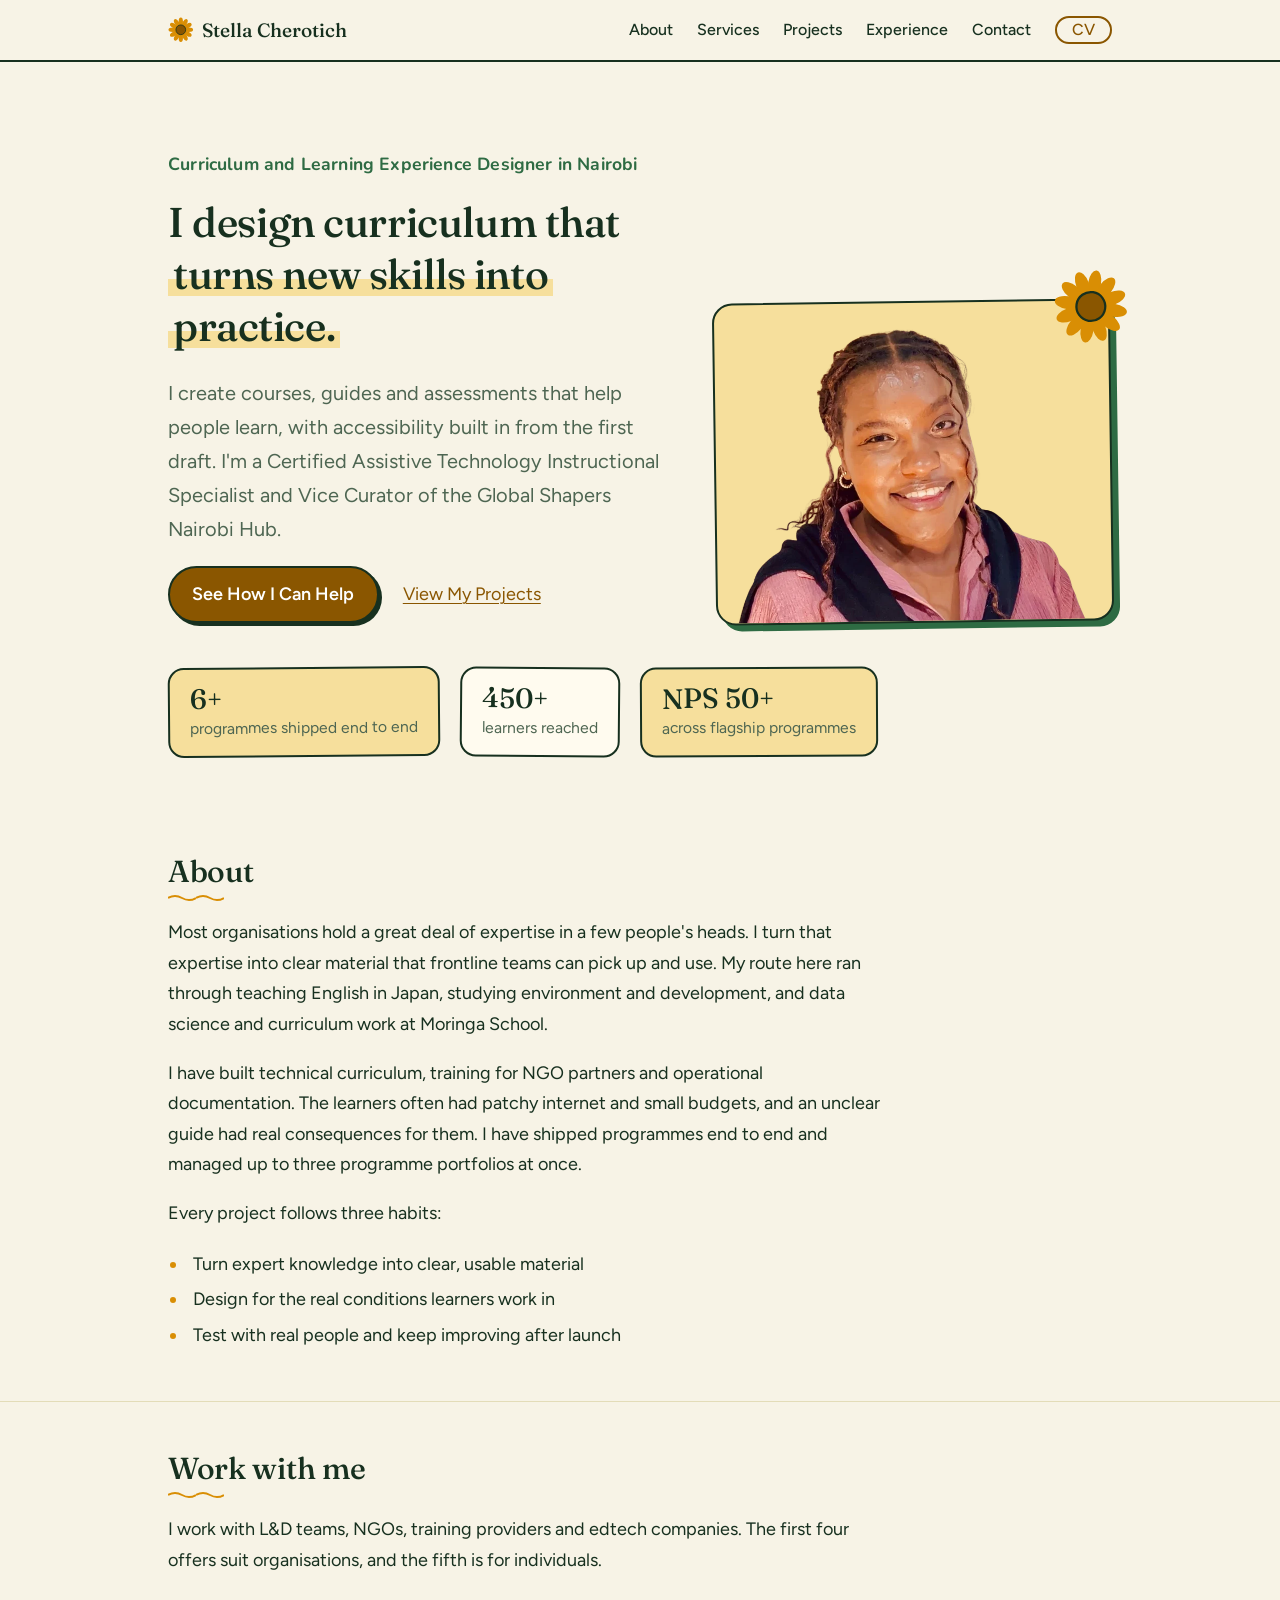
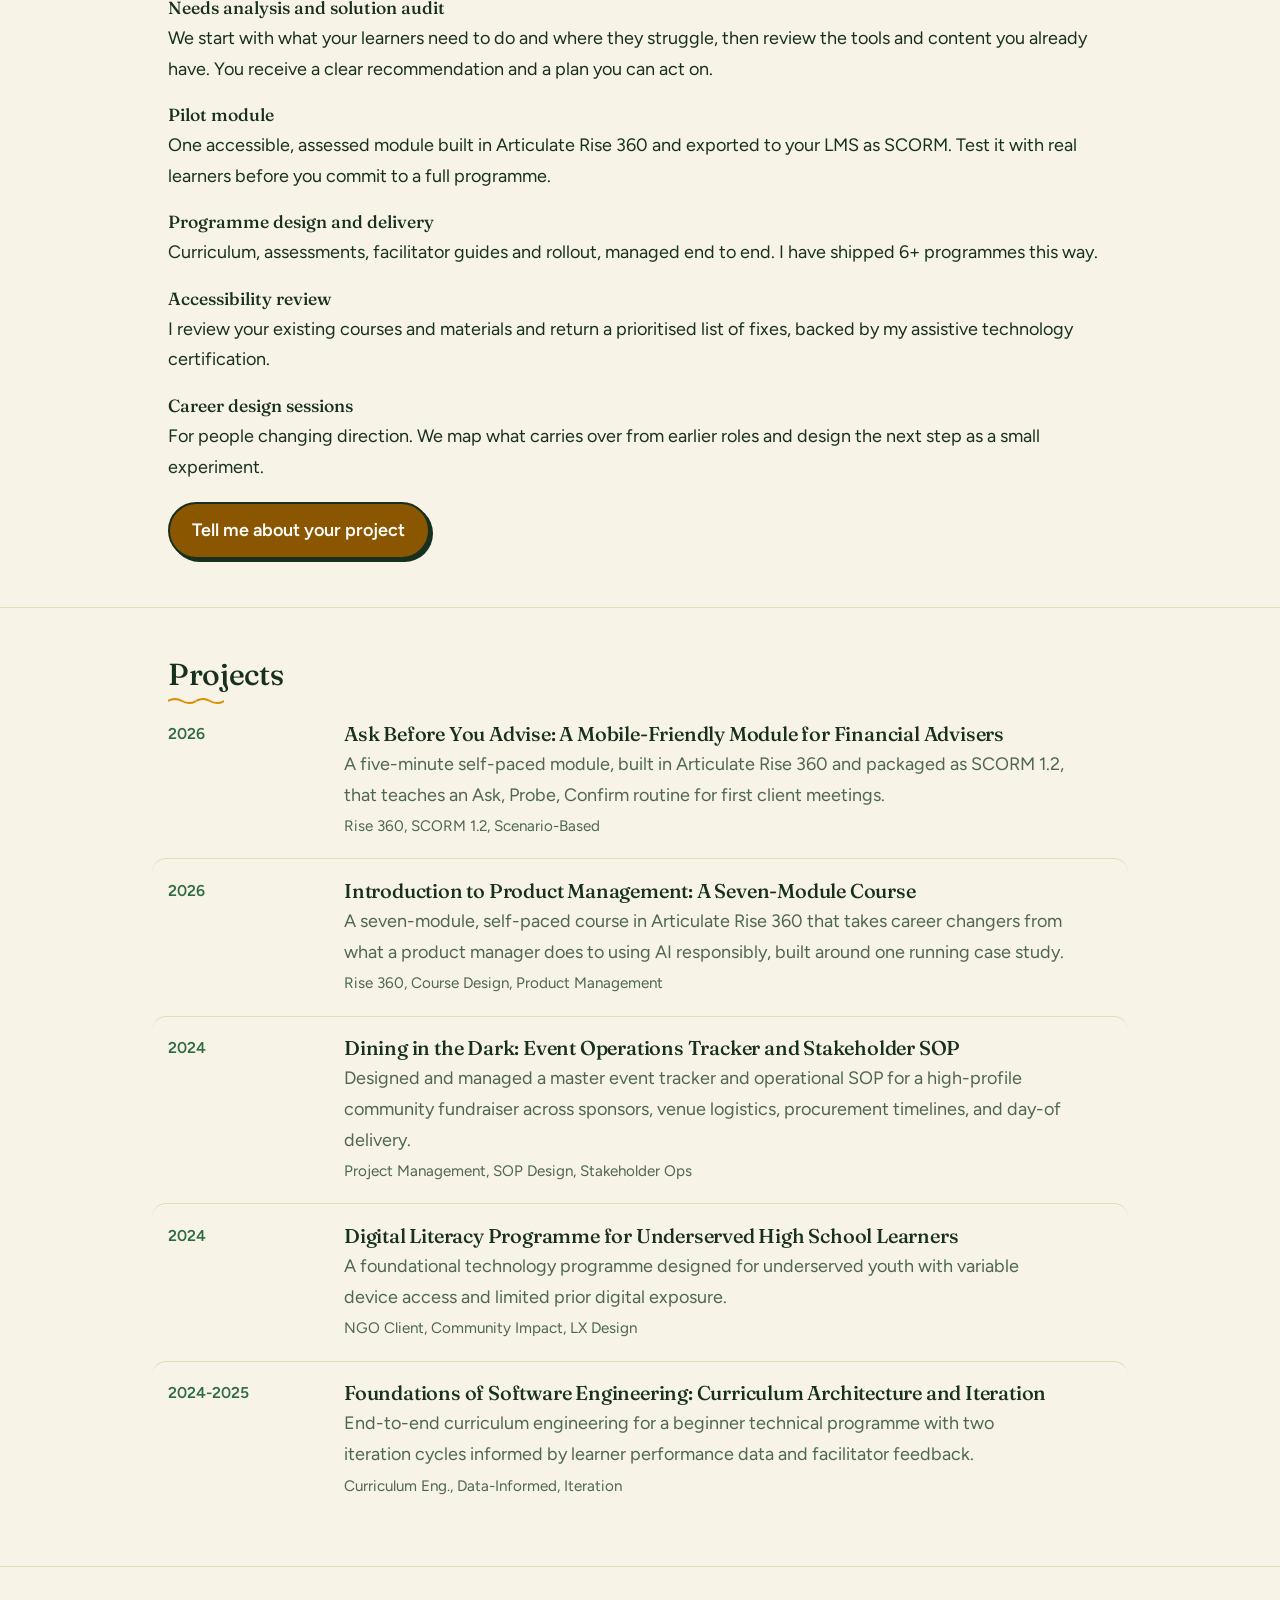
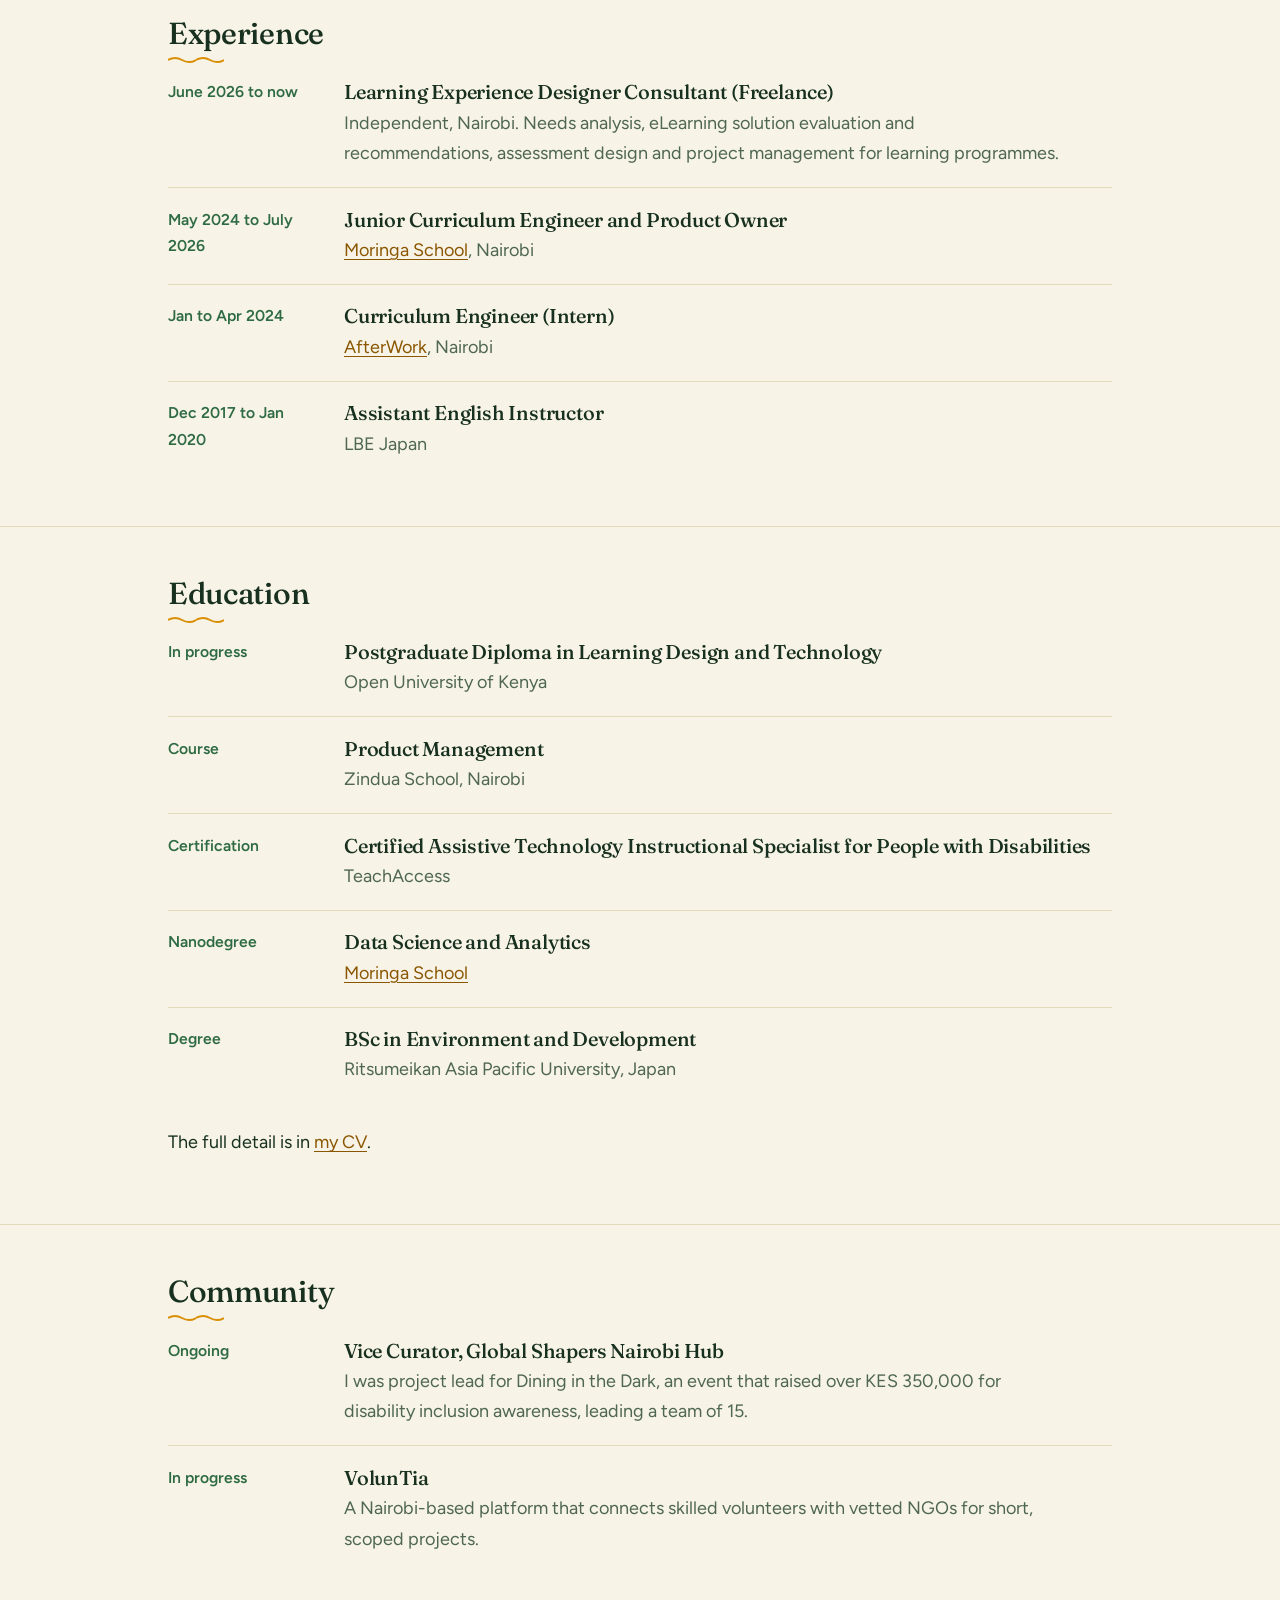
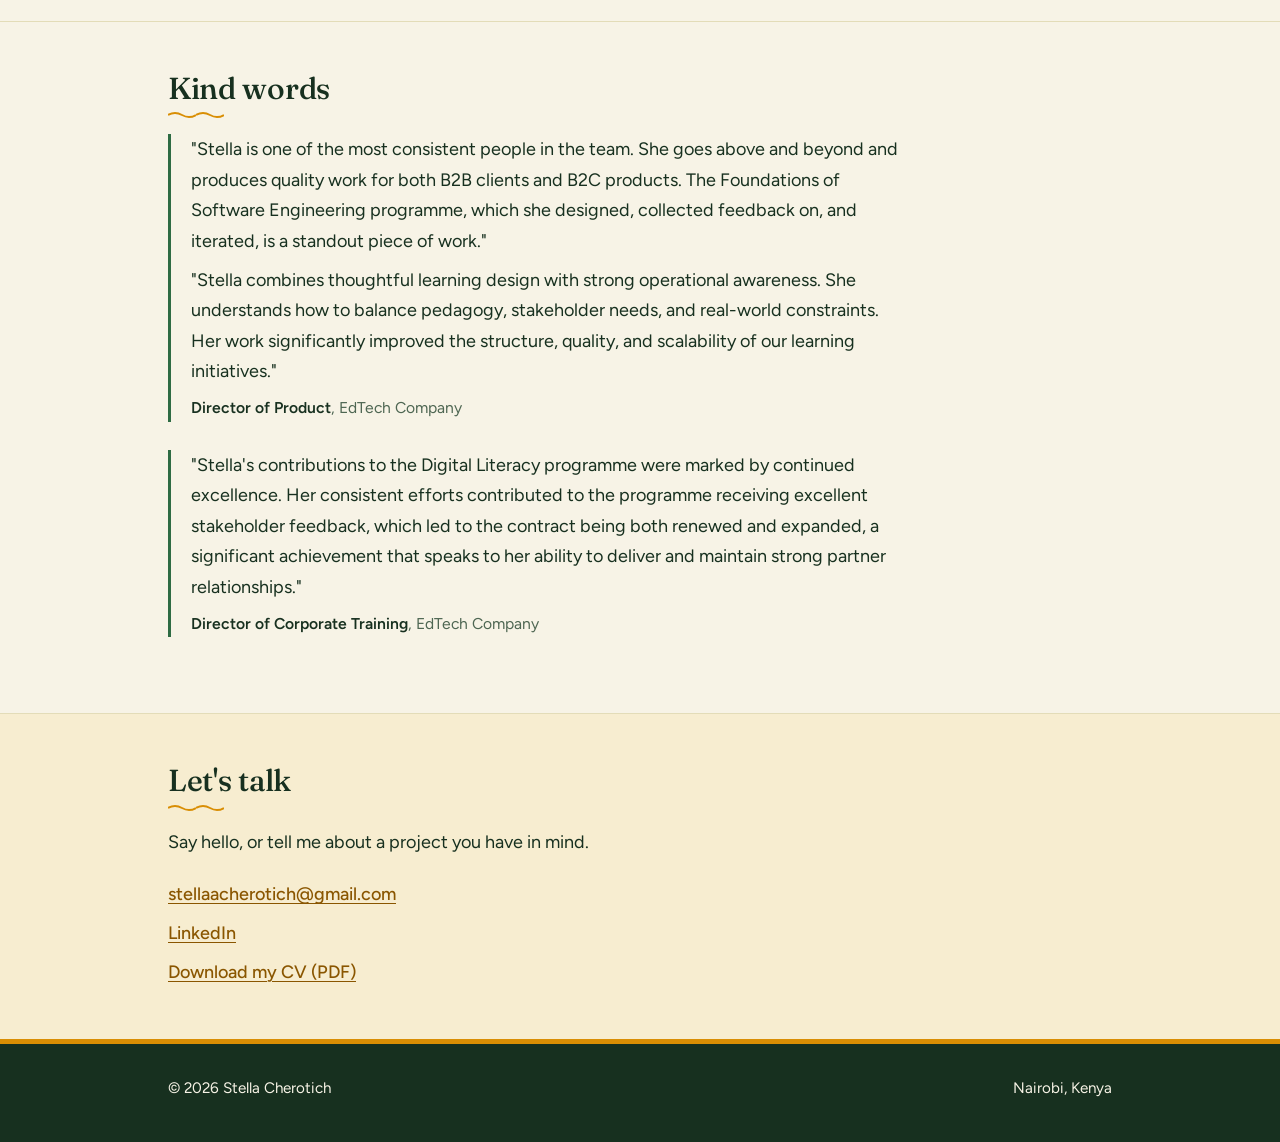
==== index.html @ 2bfd863d "Use Nunito for the title line above the headline" ====
<!DOCTYPE html>
<html lang="en">
<head>
<meta charset="UTF-8">
<meta name="viewport" content="width=device-width, initial-scale=1.0">
<title>Stella Cherotich | Nairobi, Kenya</title>
<meta name="description" content="Stella Cherotich is a curriculum and learning experience designer in Nairobi, Kenya. She creates accessible courses, guides and assessments for teams, NGOs and training programmes.">
<link rel="icon" href="data:image/svg+xml,<svg xmlns='http://www.w3.org/2000/svg' viewBox='0 0 32 32'><text y='26' font-size='28'>&#x1F33B;</text></svg>">
<link rel="preconnect" href="https://fonts.googleapis.com">
<link rel="preconnect" href="https://fonts.gstatic.com" crossorigin>
<link href="https://fonts.googleapis.com/css2?family=Fraunces:opsz,wght@9..144,400;9..144,500&family=Figtree:wght@400;500;600&family=Nunito:wght@700&display=swap" rel="stylesheet">
<link rel="stylesheet" href="/style.css">
</head>
<body>
<a class="skip" href="#main">Skip to content</a>

<svg width="0" height="0" style="position:absolute" aria-hidden="true" focusable="false"><symbol id="sunflower" viewBox="0 0 100 100"><g fill="#D98E04"><ellipse cx="50" cy="19" rx="8.5" ry="17"/><ellipse cx="50" cy="19" rx="8.5" ry="17" transform="rotate(30 50 50)"/><ellipse cx="50" cy="19" rx="8.5" ry="17" transform="rotate(60 50 50)"/><ellipse cx="50" cy="19" rx="8.5" ry="17" transform="rotate(90 50 50)"/><ellipse cx="50" cy="19" rx="8.5" ry="17" transform="rotate(120 50 50)"/><ellipse cx="50" cy="19" rx="8.5" ry="17" transform="rotate(150 50 50)"/><ellipse cx="50" cy="19" rx="8.5" ry="17" transform="rotate(180 50 50)"/><ellipse cx="50" cy="19" rx="8.5" ry="17" transform="rotate(210 50 50)"/><ellipse cx="50" cy="19" rx="8.5" ry="17" transform="rotate(240 50 50)"/><ellipse cx="50" cy="19" rx="8.5" ry="17" transform="rotate(270 50 50)"/><ellipse cx="50" cy="19" rx="8.5" ry="17" transform="rotate(300 50 50)"/><ellipse cx="50" cy="19" rx="8.5" ry="17" transform="rotate(330 50 50)"/></g><circle cx="50" cy="50" r="19" fill="#8A5600"/><circle cx="50" cy="50" r="19" fill="none" stroke="#17301F" stroke-width="3"/></symbol></svg>

<header class="site-nav" id="main-nav"><div class="wrap">
  <a href="#home" class="brand"><svg class="brand-icon" viewBox="0 0 100 100" aria-hidden="true" focusable="false"><use href="#sunflower"/></svg>Stella Cherotich</a>
  <button class="nav-toggle" id="nav-toggle" type="button" aria-expanded="false" aria-controls="nav-links">Menu</button>
  <ul class="nav-links" id="nav-links">
    <li><a href="#about">About</a></li>
    <li><a href="#services">Services</a></li>
    <li><a href="#projects">Projects</a></li>
    <li><a href="#work">Experience</a></li>
    <li><a href="#contact">Contact</a></li>
    <li><a class="cv" href="/Stella-Cherotich-Kitur-CV.pdf" target="_blank" rel="noopener">CV</a></li>
  </ul>
</div></header>

<main id="main">
<section class="hero" id="home"><div class="wrap">
  <div class="hero-grid">
    <div class="hero-text">
      <p class="hello">Curriculum and Learning Experience Designer in Nairobi</p>
      <h1>I design curriculum that <span class="hl">turns new skills into practice.</span></h1>
      <p class="lede">I create courses, guides and assessments that help people learn, with accessibility built in from the first draft. I'm a Certified Assistive Technology Instructional Specialist and Vice Curator of the Global Shapers Nairobi Hub.</p>
      <div class="actions"><a class="btn" href="#services">See How I Can Help</a><a href="#projects">View My Projects</a></div>
    </div>
    <div class="portrait-wrap">
      <figure class="portrait"><img src="/images/stella-cherotich.webp" width="720" height="580" alt="Portrait of Stella Cherotich, smiling" fetchpriority="high"></figure>
      <svg class="sticker" viewBox="0 0 100 100" aria-hidden="true" focusable="false"><use href="#sunflower"/></svg>
    </div>
  </div>
  <ul class="results" aria-label="Results so far">
    <li><b>6+</b><span>programmes shipped end to end</span></li>
    <li><b>450+</b><span>learners reached</span></li>
    <li><b>NPS 50+</b><span>across flagship programmes</span></li>
  </ul>
</div></section>

<section class="block" id="about" aria-labelledby="about-h"><div class="wrap">
  <h2 id="about-h">About</h2>
  <p>Most organisations hold a great deal of expertise in a few people's heads. I turn that expertise into clear material that frontline teams can pick up and use. My route here ran through teaching English in Japan, studying environment and development, and data science and curriculum work at Moringa School.</p>
  <p>I have built technical curriculum, training for NGO partners and operational documentation. The learners often had patchy internet and small budgets, and an unclear guide had real consequences for them. I have shipped programmes end to end and managed up to three programme portfolios at once.</p>
  <p>Every project follows three habits:</p>
  <ul class="goals">
    <li>Turn expert knowledge into clear, usable material</li>
    <li>Design for the real conditions learners work in</li>
    <li>Test with real people and keep improving after launch</li>
  </ul>
</div></section>

<section class="block" id="services" aria-labelledby="services-h"><div class="wrap">
  <h2 id="services-h">Work with me</h2>
  <p>I work with L&amp;D teams, NGOs, training providers and edtech companies. The first four offers suit organisations, and the fifth is for individuals.</p>
  <ul class="services">
    <li><strong>Needs analysis and solution audit</strong>We start with what your learners need to do and where they struggle, then review the tools and content you already have. You receive a clear recommendation and a plan you can act on.</li>
    <li><strong>Pilot module</strong>One accessible, assessed module built in Articulate Rise 360 and exported to your LMS as SCORM. Test it with real learners before you commit to a full programme.</li>
    <li><strong>Programme design and delivery</strong>Curriculum, assessments, facilitator guides and rollout, managed end to end. I have shipped 6+ programmes this way.</li>
    <li><strong>Accessibility review</strong>I review your existing courses and materials and return a prioritised list of fixes, backed by my assistive technology certification.</li>
    <li><strong>Career design sessions</strong>For people changing direction. We map what carries over from earlier roles and design the next step as a small experiment.</li>
  </ul>
  <div class="actions"><a class="btn" href="mailto:stellaacherotich@gmail.com?subject=Learning%20design%20project">Tell me about your project</a></div>
</div></section>

<section class="block" id="projects" aria-labelledby="projects-h"><div class="wrap">
  <h2 id="projects-h">Projects</h2>
  <div class="list" id="work-grid"><noscript><p><a href="/work/ask-before-you-advise/">Ask Before You Advise</a>, <a href="/work/dining-in-the-dark-event-ops-tracker/">Dining in the Dark</a>, <a href="/work/digital-literacy-programme/">Digital Literacy Programme</a>, <a href="/work/foundations-software-engineering/">Foundations of Software Engineering</a>.</p></noscript></div>
</div></section>

<section class="block" id="work" aria-labelledby="work-h"><div class="wrap">
  <h2 id="work-h">Experience</h2>
  <div class="list">
    <div class="row"><span class="row-date">June 2026 to now</span><div><h3 class="row-title">Learning Experience Designer Consultant (Freelance)</h3><p class="row-sub">Independent, Nairobi. Needs analysis, eLearning solution evaluation and recommendations, assessment design and project management for learning programmes.</p></div></div>
    <div class="row"><span class="row-date">May 2024 to July 2026</span><div><h3 class="row-title">Junior Curriculum Engineer and Product Owner</h3><p class="row-sub"><a href="https://moringaschool.com/" target="_blank" rel="noopener">Moringa School</a>, Nairobi</p></div></div>
    <div class="row"><span class="row-date">Jan to Apr 2024</span><div><h3 class="row-title">Curriculum Engineer (Intern)</h3><p class="row-sub"><a href="https://www.afterwork.ai/" target="_blank" rel="noopener">AfterWork</a>, Nairobi</p></div></div>
    <div class="row"><span class="row-date">Dec 2017 to Jan 2020</span><div><h3 class="row-title">Assistant English Instructor</h3><p class="row-sub">LBE Japan</p></div></div>
  </div>
</div></section>

<section class="block" id="education" aria-labelledby="edu-h"><div class="wrap">
  <h2 id="edu-h">Education</h2>
  <div class="list">
    <div class="row"><span class="row-date">In progress</span><div><h3 class="row-title">Postgraduate Diploma in Learning Design and Technology</h3><p class="row-sub">Open University of Kenya</p></div></div>
    <div class="row"><span class="row-date">Course</span><div><h3 class="row-title">Product Management</h3><p class="row-sub">Zindua School, Nairobi</p></div></div>
    <div class="row"><span class="row-date">Certification</span><div><h3 class="row-title">Certified Assistive Technology Instructional Specialist for People with Disabilities</h3><p class="row-sub">TeachAccess</p></div></div>
    <div class="row"><span class="row-date">Nanodegree</span><div><h3 class="row-title">Data Science and Analytics</h3><p class="row-sub"><a href="https://moringaschool.com/" target="_blank" rel="noopener">Moringa School</a></p></div></div>
    <div class="row"><span class="row-date">Degree</span><div><h3 class="row-title">BSc in Environment and Development</h3><p class="row-sub">Ritsumeikan Asia Pacific University, Japan</p></div></div>
  </div>
  <p style="margin-top:1.5rem">The full detail is in <a href="/Stella-Cherotich-Kitur-CV.pdf" target="_blank" rel="noopener">my CV</a>.</p>
</div></section>

<section class="block" id="community" aria-labelledby="comm-h"><div class="wrap">
  <h2 id="comm-h">Community</h2>
  <div class="list">
    <div class="row"><span class="row-date">Ongoing</span><div><h3 class="row-title">Vice Curator, Global Shapers Nairobi Hub</h3><p class="row-sub">I was project lead for Dining in the Dark, an event that raised over KES 350,000 for disability inclusion awareness, leading a team of 15.</p></div></div>
    <div class="row"><span class="row-date">In progress</span><div><h3 class="row-title">VolunTia</h3><p class="row-sub">A Nairobi-based platform that connects skilled volunteers with vetted NGOs for short, scoped projects.</p></div></div>
  </div>
</div></section>

<section class="block" aria-labelledby="kind-h"><div class="wrap">
  <h2 id="kind-h">Kind words</h2>
  <blockquote><p>"Stella is one of the most consistent people in the team. She goes above and beyond and produces quality work for both B2B clients and B2C products. The Foundations of Software Engineering programme, which she designed, collected feedback on, and iterated, is a standout piece of work."</p><p>"Stella combines thoughtful learning design with strong operational awareness. She understands how to balance pedagogy, stakeholder needs, and real-world constraints. Her work significantly improved the structure, quality, and scalability of our learning initiatives."</p><footer><b>Director of Product</b>, EdTech Company</footer></blockquote>
  <blockquote><p>"Stella's contributions to the Digital Literacy programme were marked by continued excellence. Her consistent efforts contributed to the programme receiving excellent stakeholder feedback, which led to the contract being both renewed and expanded, a significant achievement that speaks to her ability to deliver and maintain strong partner relationships."</p><footer><b>Director of Corporate Training</b>, EdTech Company</footer></blockquote>
</div></section>

<section class="block contact" id="contact" aria-labelledby="contact-h"><div class="wrap">
  <h2 id="contact-h">Let's talk</h2>
  <p>Say hello, or tell me about a project you have in mind.</p>
  <ul class="contact-list">
    <li><a href="mailto:stellaacherotich@gmail.com">stellaacherotich@gmail.com</a></li>
    <li><a href="https://www.linkedin.com/in/stella-cherotich/" target="_blank" rel="noopener">LinkedIn</a></li>
    <li><a href="/Stella-Cherotich-Kitur-CV.pdf" target="_blank" rel="noopener">Download my CV (PDF)</a></li>
  </ul>
</div></section>
</main>

<footer class="site"><div class="wrap"><span>© 2026 Stella Cherotich</span><span>Nairobi, Kenya</span></div></footer>

<script src="/data/projects.js"></script>
<script>
  const grid = document.getElementById('work-grid');
  if (grid && Array.isArray(window.PROJECTS)) {
    const frag = document.createDocumentFragment();
    window.PROJECTS.forEach((p) => {
      const a = document.createElement('a');
      a.className = 'row';
      a.href = `/work/${encodeURIComponent(String(p.slug || ''))}/`;
      const date = document.createElement('span');
      date.className = 'row-date';
      date.textContent = String(p.year || '');
      const body = document.createElement('div');
      const t = document.createElement('h3');
      t.className = 'row-title';
      t.textContent = String(p.title || '');
      const s = document.createElement('p');
      s.className = 'row-sub';
      s.textContent = String(p.summary || '');
      const tags = document.createElement('p');
      tags.className = 'row-tags';
      (Array.isArray(p.tags) ? p.tags : []).forEach((x) => {
        const el = document.createElement('span');
        el.textContent = String(x || '');
        tags.appendChild(el);
      });
      body.append(t, s, tags);
      a.append(date, body);
      frag.appendChild(a);
    });
    grid.replaceChildren(frag);
  }
  const toggle = document.getElementById('nav-toggle');
  const navLinks = document.getElementById('nav-links');
  function setMenu(open) {
    navLinks.classList.toggle('open', open);
    toggle.setAttribute('aria-expanded', String(open));
  }
  toggle.addEventListener('click', () => setMenu(!navLinks.classList.contains('open')));
  navLinks.querySelectorAll('a').forEach((a) => a.addEventListener('click', () => setMenu(false)));
  document.addEventListener('keydown', (e) => { if (e.key === 'Escape') setMenu(false); });
</script>
</body>
</html>
---- style.css ----
:root{
  --paper:#F7F3E6; --sage:#F6DF9C; --ink:#17301F; --soft:#4E6652; --olive:#2E6B43; --clay:#D98E04; --clay-dark:#8A5600; --line:#E3DCB8;
  --serif:"Fraunces",Georgia,"Times New Roman",serif;
  --sans:"Figtree",system-ui,-apple-system,"Segoe UI",sans-serif;
}
*,*::before,*::after{box-sizing:border-box}
html{scroll-behavior:smooth;scroll-padding-top:5rem;-webkit-text-size-adjust:100%;color-scheme:light}
body{margin:0;background:var(--paper);color:var(--ink);font:400 1.125rem/1.7 var(--sans);-webkit-font-smoothing:antialiased}
h1,h2,h3{font-family:var(--serif);font-weight:500;line-height:1.2;margin:0 0 .5em;letter-spacing:-.01em}
h1{font-size:clamp(1.7rem,4vw,2.6rem);max-width:30ch;line-height:1.25}
h2{font-size:clamp(1.5rem,3vw,1.9rem);color:var(--ink)}
h3{font-size:1.15rem}
p{margin:0 0 1em;max-width:60ch}
a{color:var(--clay-dark);text-underline-offset:3px;text-decoration-thickness:1px}
a:hover{color:var(--olive);text-decoration-thickness:2px}
:focus-visible{outline:3px solid var(--clay-dark);outline-offset:3px;border-radius:2px}
.wrap{max-width:62rem;margin:0 auto;padding:0 1.5rem}
.skip{position:absolute;left:-999px}
.skip:focus{left:1rem;top:1rem;background:var(--ink);color:#fff;padding:.5rem 1rem;z-index:50}
.site-nav{position:sticky;top:0;z-index:20;background:var(--paper);border-bottom:2px solid var(--ink)}
.site-nav .wrap{display:flex;justify-content:space-between;align-items:center;min-height:3.75rem;gap:1rem}
.brand{font-family:var(--serif);font-weight:500;font-size:1.2rem;color:var(--ink);text-decoration:none;display:inline-flex;align-items:center;gap:.5rem}
.brand-icon{width:1.6rem;height:1.6rem;transition:transform .5s}
.brand:hover .brand-icon{transform:rotate(60deg)}
.nav-links{display:flex;gap:1.5rem;list-style:none;margin:0;padding:0;font-size:1rem}
.nav-links a{color:var(--ink);text-decoration:none;font-weight:500}
.nav-links a:hover{color:var(--olive)}
.nav-links .cv{color:var(--clay-dark);border:2px solid var(--clay-dark);border-radius:999px;padding:.15rem .95rem}
.nav-links .cv:hover{background:var(--clay-dark);color:#fff}
.nav-toggle{display:none;font:500 .95rem var(--sans);background:none;color:var(--ink);border:1px solid var(--ink);border-radius:999px;padding:.4rem 1rem;min-height:44px;cursor:pointer}
@media(max-width:700px){
  .nav-toggle{display:block}
  .nav-links{display:none;position:absolute;left:0;right:0;top:100%;flex-direction:column;gap:0;background:var(--paper);border-bottom:1px solid var(--line);padding:.25rem 1.5rem .75rem}
  .nav-links.open{display:flex}
  .nav-links a{display:block;padding:.8rem 0}
  .nav-links .cv{display:inline-block;margin:.4rem 0;padding:.4rem 1rem}
}
.hero{padding:clamp(3rem,8vw,5.5rem) 0 clamp(2rem,5vw,3rem)}
.hero-grid{display:grid;gap:2rem;align-items:end}
@media(min-width:800px){.hero-grid{grid-template-columns:1.25fr 1fr;gap:3rem}}
.portrait-wrap{position:relative;max-width:26rem;transform:rotate(-.8deg)}
@media(min-width:800px){.portrait-wrap{max-width:none}}
.portrait{margin:0;background:var(--sage);border:2px solid var(--ink);border-radius:1.25rem;overflow:hidden;box-shadow:6px 6px 0 var(--olive)}
.portrait img{display:block;width:100%;height:auto}
.sticker{position:absolute;top:-1.9rem;right:-1.2rem;width:4.75rem;height:4.75rem;transform:rotate(10deg)}
.hl{background:linear-gradient(transparent 60%,var(--sage) 60% 92%,transparent 92%);padding:0 .12em;-webkit-box-decoration-break:clone;box-decoration-break:clone}
.results{list-style:none;margin:2.75rem 0 0;padding:0;display:flex;flex-wrap:wrap;gap:1rem 1.25rem}
.results li{display:flex;flex-direction:column;padding:.8rem 1.25rem;background:var(--sage);border:2px solid var(--ink);border-radius:1rem;transform:rotate(-.5deg)}
.results li:nth-child(2){background:#FFFBEF;transform:rotate(.5deg)}
.results li:nth-child(3){transform:rotate(-.3deg)}
.results b{font-family:var(--serif);font-weight:500;font-size:1.75rem;line-height:1.2;color:var(--ink)}
.results span{color:var(--soft);font-size:.98rem}
section.block h2::after{content:"";display:block;width:3.5rem;height:.5rem;margin-top:.3rem;background:url("data:image/svg+xml,%3Csvg xmlns='http://www.w3.org/2000/svg' viewBox='0 0 28 8'%3E%3Cpath d='M0 4Q7 0 14 4T28 4' fill='none' stroke='%23D98E04' stroke-width='2'/%3E%3C/svg%3E") repeat-x;background-size:1.75rem .5rem}
.hello{font-family:"Nunito",var(--sans);color:var(--olive);font-weight:700;font-size:1.1rem;letter-spacing:.01em;margin-bottom:1rem}
.lede{font-size:1.25rem;color:var(--soft);max-width:44ch;margin-top:1.5rem}
section.block{padding:clamp(2rem,5vw,3rem) 0}
section.block+section.block{border-top:1px solid var(--line)}
.list{list-style:none;margin:0;padding:0}
.row{display:grid;gap:.15rem 1.5rem;padding:1.15rem 0;border-top:1px solid var(--line)}
.row:first-child{border-top:0;padding-top:0}
.row-date{color:var(--olive);font-weight:600;font-size:.98rem}
.row-title{font-family:var(--serif);font-weight:500;font-size:1.25rem;line-height:1.3;margin:0 0 .15rem;color:var(--ink)}
a.row{color:var(--ink);text-decoration:none;margin:0 -1rem;padding-left:1rem;padding-right:1rem;border-radius:.9rem;transition:background .15s}
a.row:hover{background:rgba(246,223,156,.4)}
a.row:hover .row-title{color:var(--olive);text-decoration:underline;text-underline-offset:4px}
.row-sub{color:var(--soft);margin:0}
.row-tags{color:var(--soft);font-size:.95rem;margin:.25rem 0 0}
.row-tags span:not(:last-child)::after{content:", "}
@media(min-width:700px){.row{grid-template-columns:9.5rem 1fr}}
.tint{background:var(--sage)}
.services li{margin-bottom:1rem}
.services li strong{display:block;font-family:var(--serif);font-weight:500;font-size:1.1rem}
.services{padding-left:0;list-style:none;margin:0}
.steps{margin:0;padding-left:1.25rem}
.steps li{padding:.2rem 0 .9rem .35rem}
.steps li::marker{font-family:var(--serif);color:var(--clay-dark)}
.steps strong{font-family:var(--serif);font-weight:500;font-size:1.1rem}
blockquote{margin:0 0 1.75rem;padding-left:1.25rem;border-left:3px solid var(--olive)}
blockquote p{margin:0 0 .5rem}
blockquote footer{color:var(--soft);font-size:.98rem}
blockquote footer b{color:var(--ink);font-weight:600}
.btn{display:inline-block;padding:.7rem 1.4rem;background:var(--clay-dark);color:#fff;border:2px solid var(--ink);border-radius:999px;text-decoration:none;font-weight:600;min-height:46px;box-shadow:3px 3px 0 var(--ink);transition:transform .12s,box-shadow .12s,background .12s}
.btn:hover{background:var(--olive);color:#fff;transform:translate(-1px,-1px);box-shadow:4px 4px 0 var(--ink)}
.btn:active{transform:translate(2px,2px);box-shadow:1px 1px 0 var(--ink)}
.actions{display:flex;flex-wrap:wrap;gap:1rem 1.5rem;align-items:center;margin-top:1.25rem}
.contact-list{list-style:none;margin:1rem 0 0;padding:0;font-weight:500}
.contact-list li{padding:.25rem 0}
footer.site{padding:2rem 0 2.5rem;background:var(--ink);border-top:5px solid var(--clay);color:var(--paper);font-size:.95rem}
footer.site .wrap{display:flex;justify-content:space-between;flex-wrap:wrap;gap:.5rem}
@media (prefers-reduced-motion: reduce){html{scroll-behavior:auto}*{transition:none!important}}
.site-nav .wrap{max-width:62rem}
.goals{margin:0 0 0;padding-left:1.25rem}.goals li{padding:.15rem 0 .15rem .3rem}.goals li::marker{color:var(--clay)}
.contact{background:rgba(246,223,156,.3)}
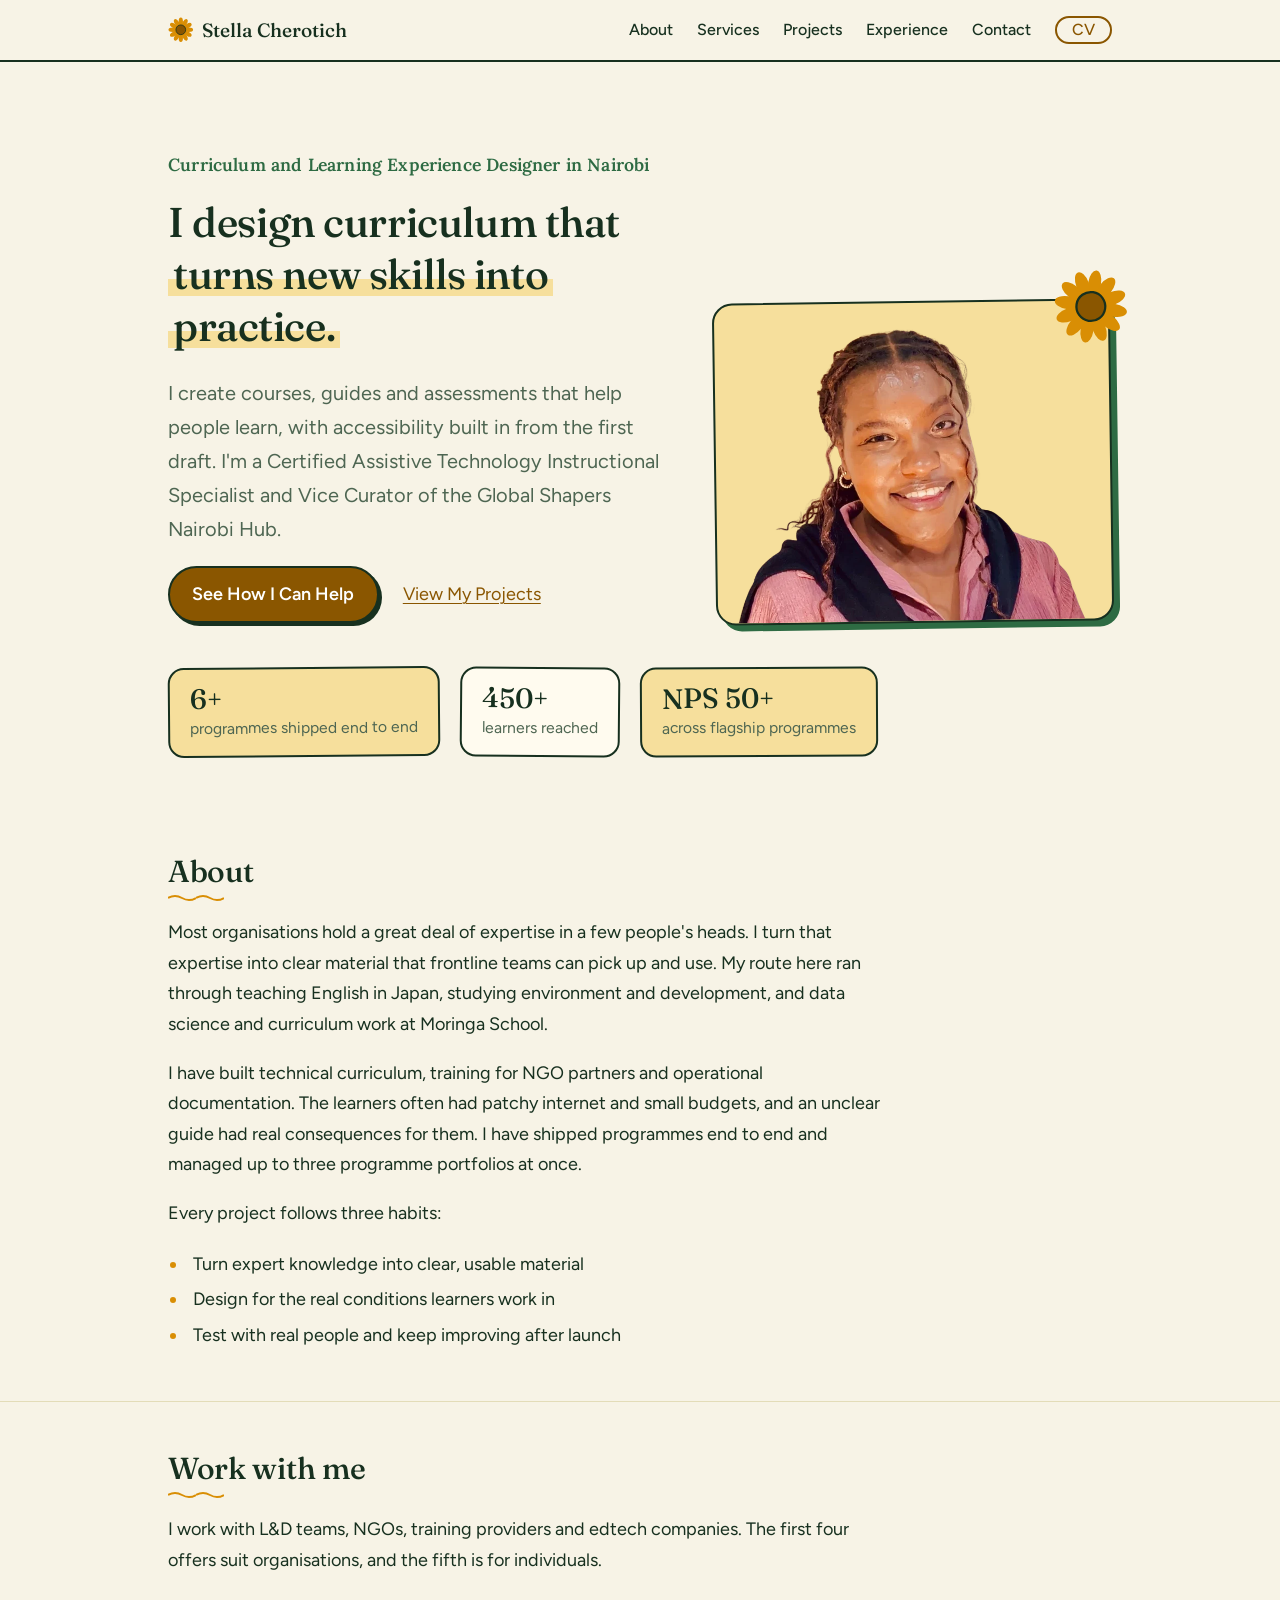
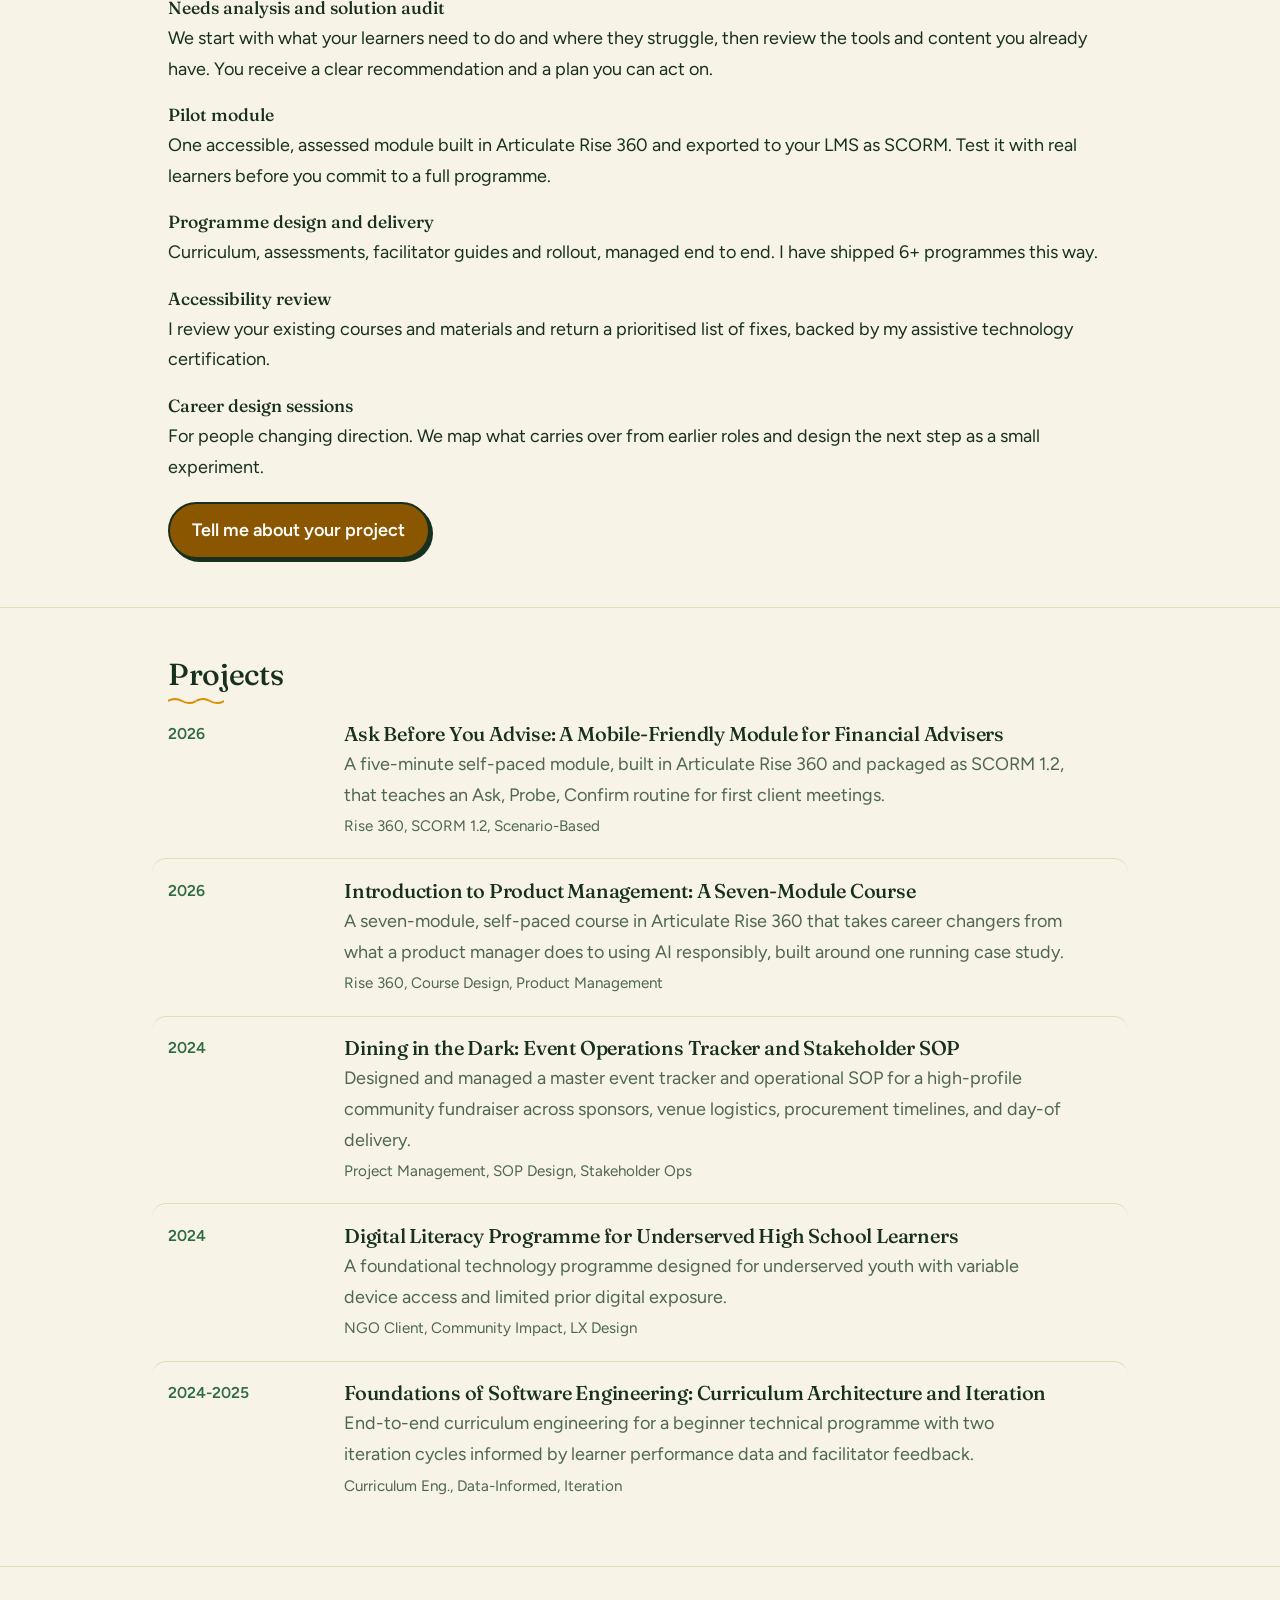
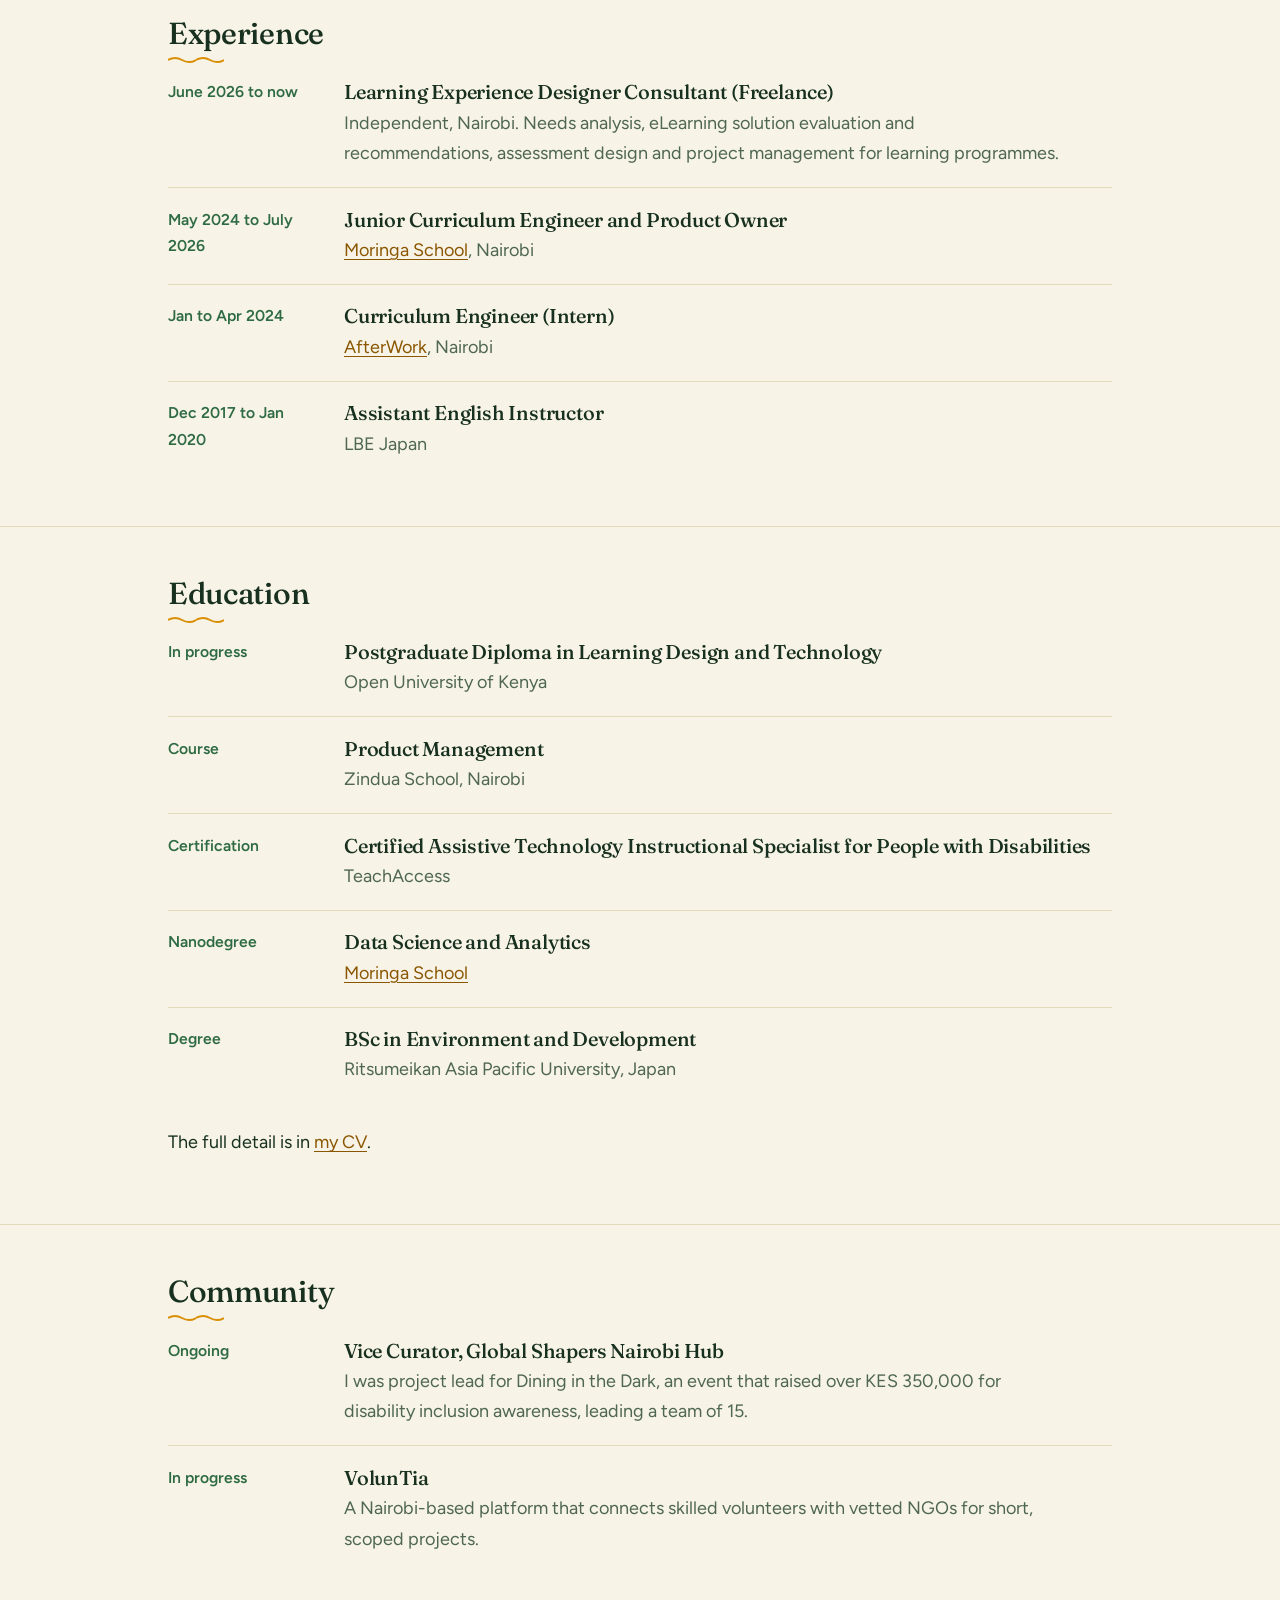
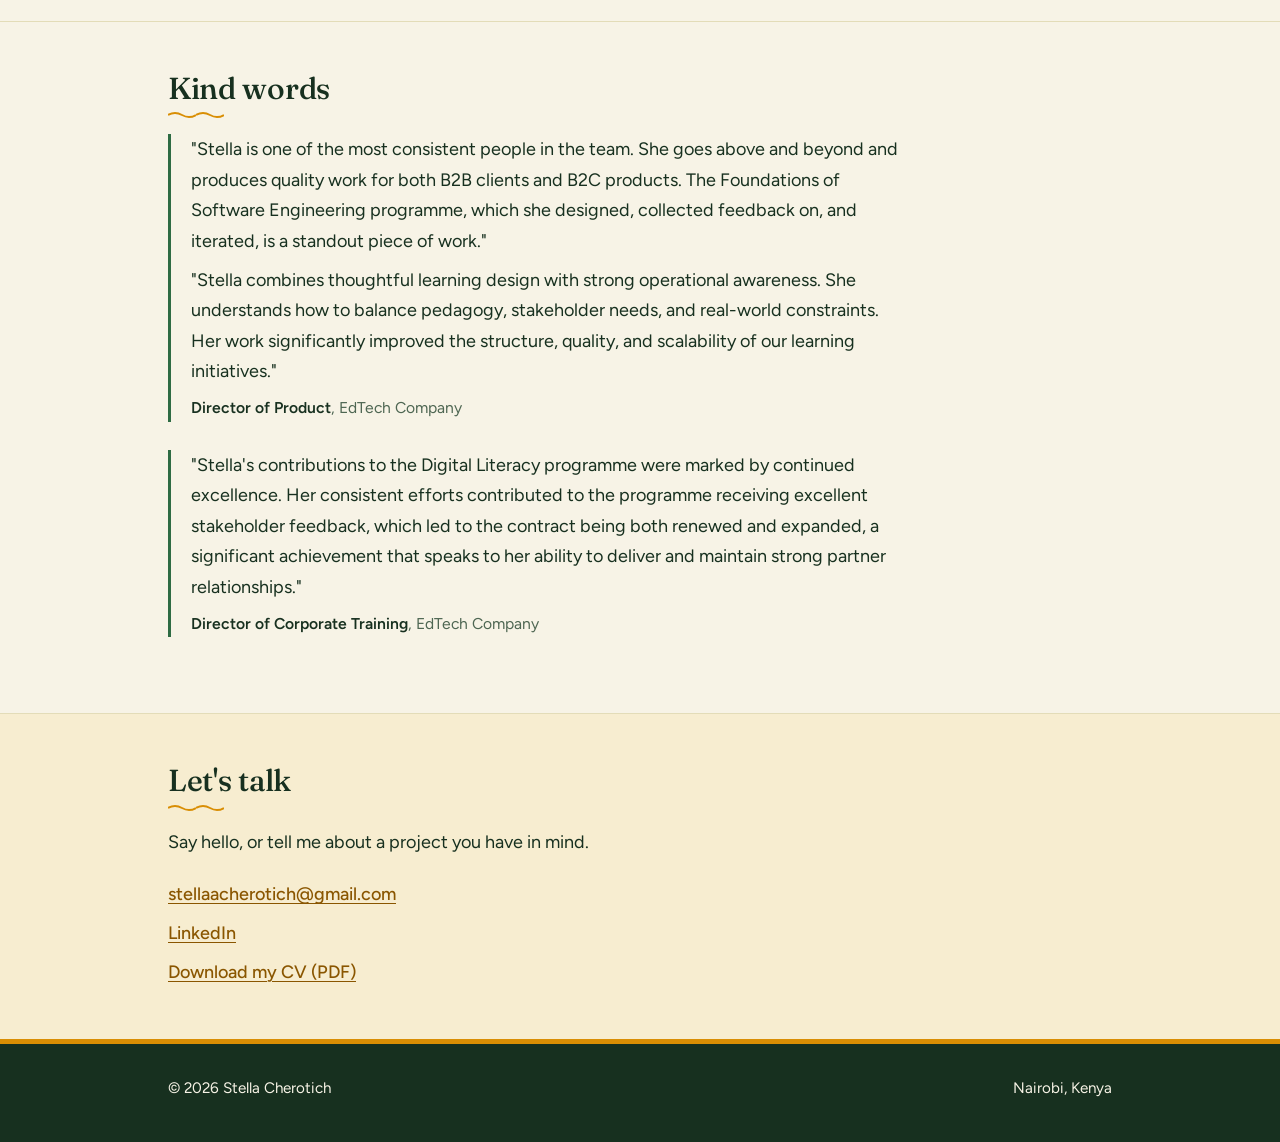
==== commit 5734a2b6: "Use Lora for the title line above the headline" ====
--- a/index.html
+++ b/index.html
@@ -8,7 +8,7 @@
 <link rel="icon" href="data:image/svg+xml,<svg xmlns='http://www.w3.org/2000/svg' viewBox='0 0 32 32'><text y='26' font-size='28'>&#x1F33B;</text></svg>">
 <link rel="preconnect" href="https://fonts.googleapis.com">
 <link rel="preconnect" href="https://fonts.gstatic.com" crossorigin>
-<link href="https://fonts.googleapis.com/css2?family=Fraunces:opsz,wght@9..144,400;9..144,500&family=Figtree:wght@400;500;600&family=Nunito:wght@700&display=swap" rel="stylesheet">
+<link href="https://fonts.googleapis.com/css2?family=Fraunces:opsz,wght@9..144,400;9..144,500&family=Figtree:wght@400;500;600&family=Lora:wght@600&display=swap" rel="stylesheet">
 <link rel="stylesheet" href="/style.css">
 </head>
 <body>
--- a/style.css
+++ b/style.css
@@ -51,7 +51,7 @@
 .results b{font-family:var(--serif);font-weight:500;font-size:1.75rem;line-height:1.2;color:var(--ink)}
 .results span{color:var(--soft);font-size:.98rem}
 section.block h2::after{content:"";display:block;width:3.5rem;height:.5rem;margin-top:.3rem;background:url("data:image/svg+xml,%3Csvg xmlns='http://www.w3.org/2000/svg' viewBox='0 0 28 8'%3E%3Cpath d='M0 4Q7 0 14 4T28 4' fill='none' stroke='%23D98E04' stroke-width='2'/%3E%3C/svg%3E") repeat-x;background-size:1.75rem .5rem}
-.hello{font-family:"Nunito",var(--sans);color:var(--olive);font-weight:700;font-size:1.1rem;letter-spacing:.01em;margin-bottom:1rem}
+.hello{font-family:"Lora",Georgia,"Times New Roman",serif;color:var(--olive);font-weight:600;font-size:1.1rem;letter-spacing:.01em;margin-bottom:1rem}
 .lede{font-size:1.25rem;color:var(--soft);max-width:44ch;margin-top:1.5rem}
 section.block{padding:clamp(2rem,5vw,3rem) 0}
 section.block+section.block{border-top:1px solid var(--line)}
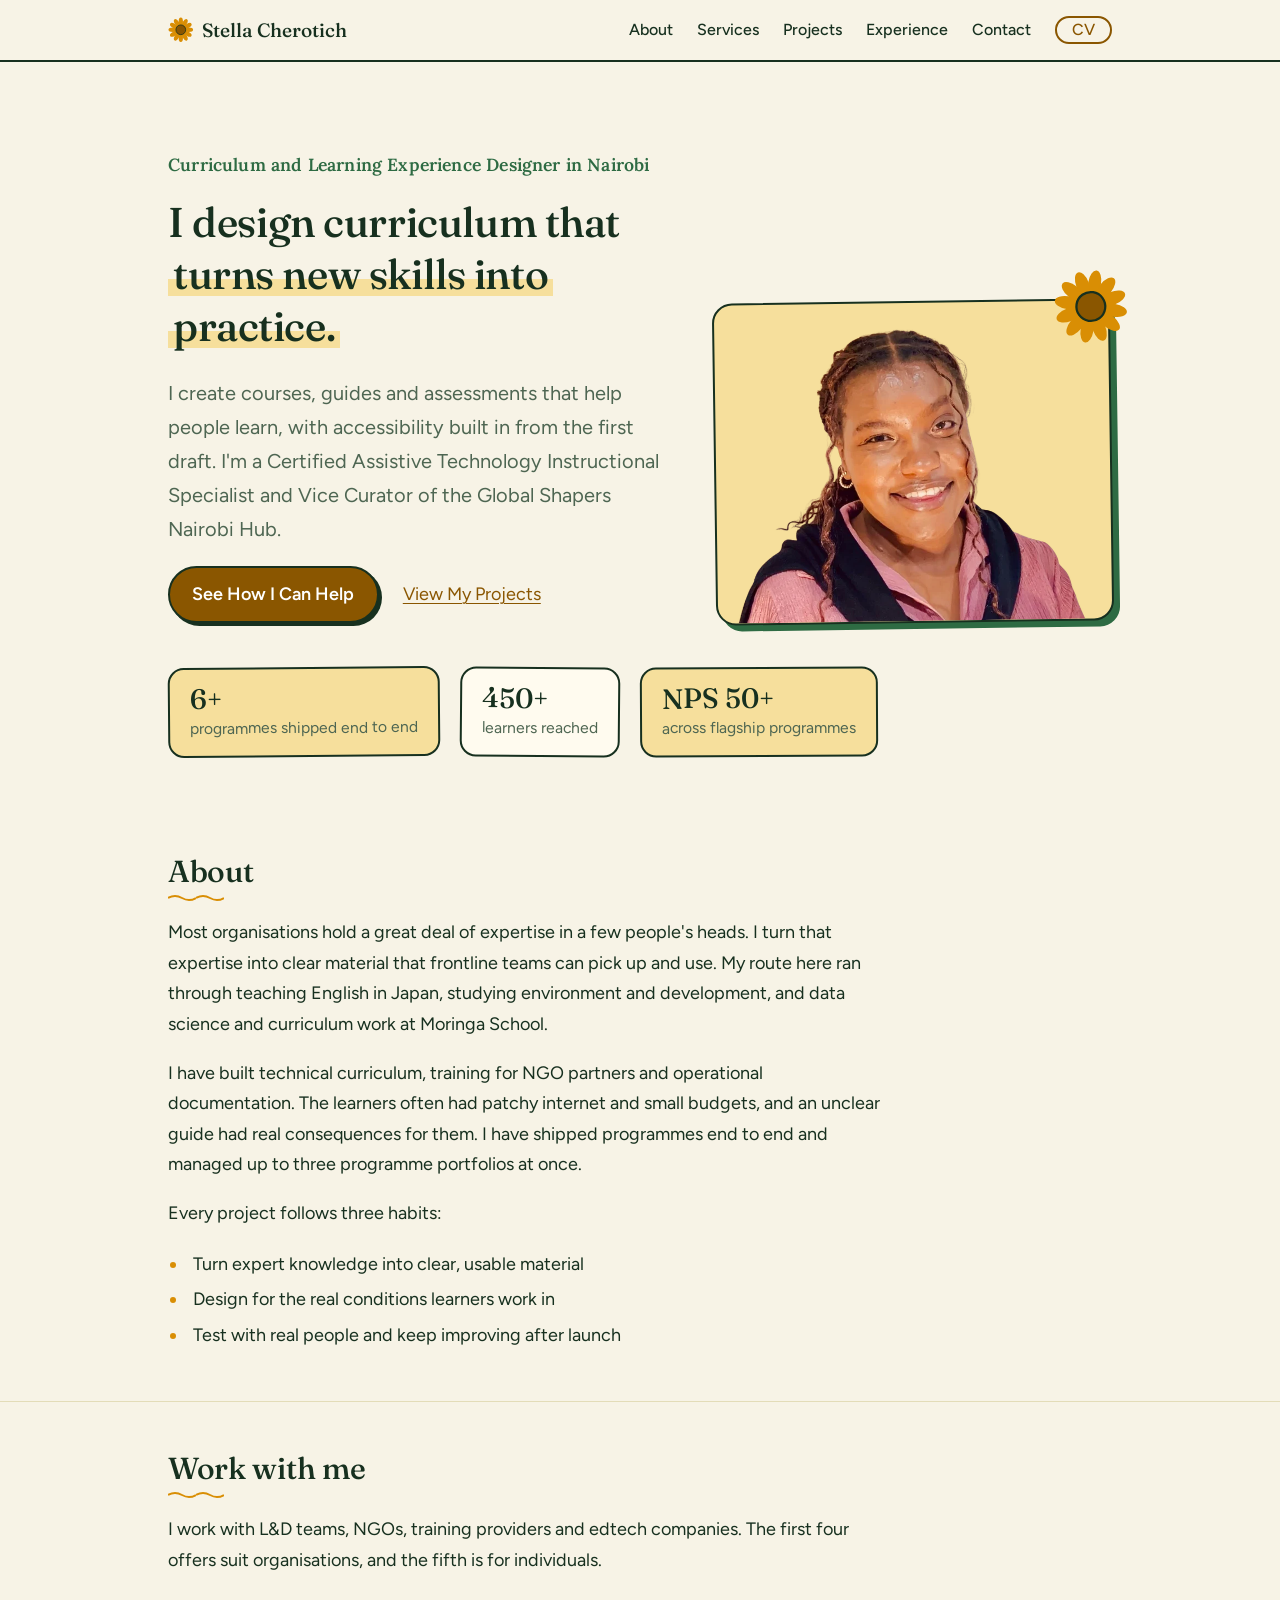
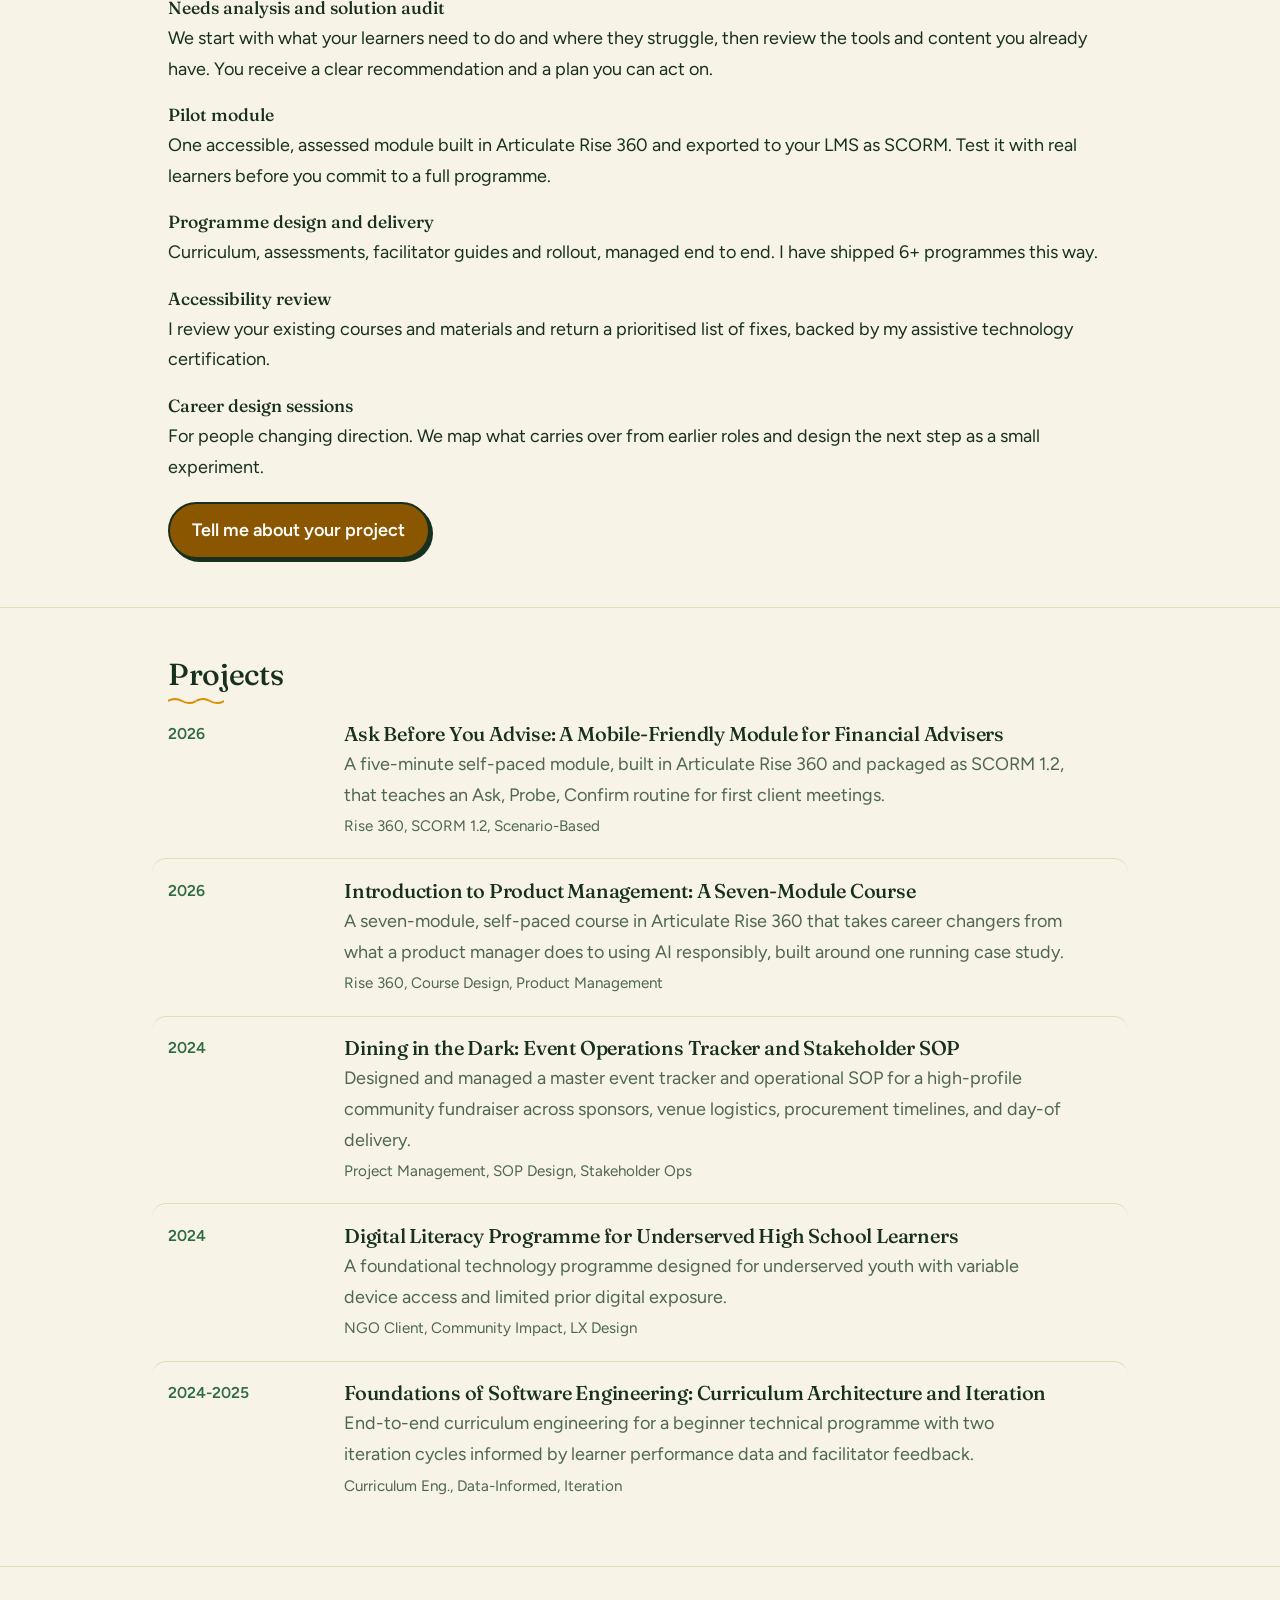
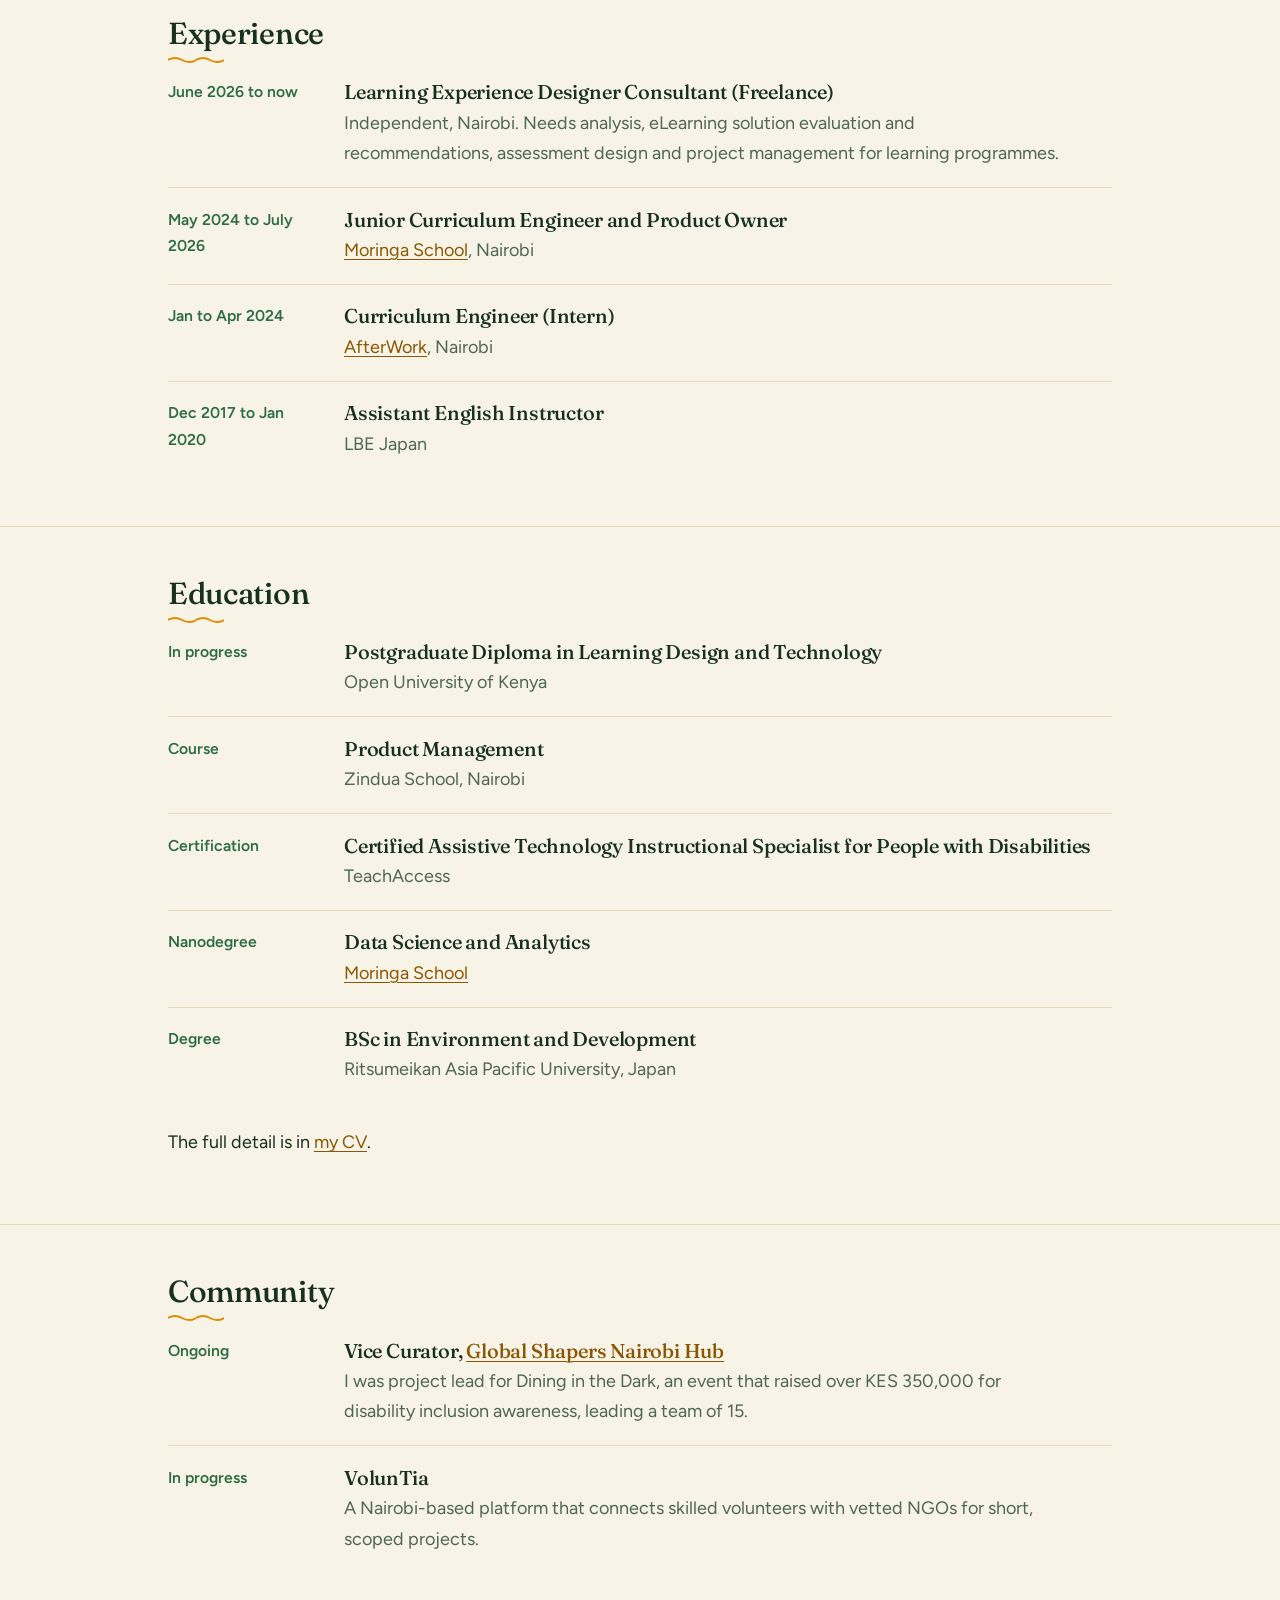
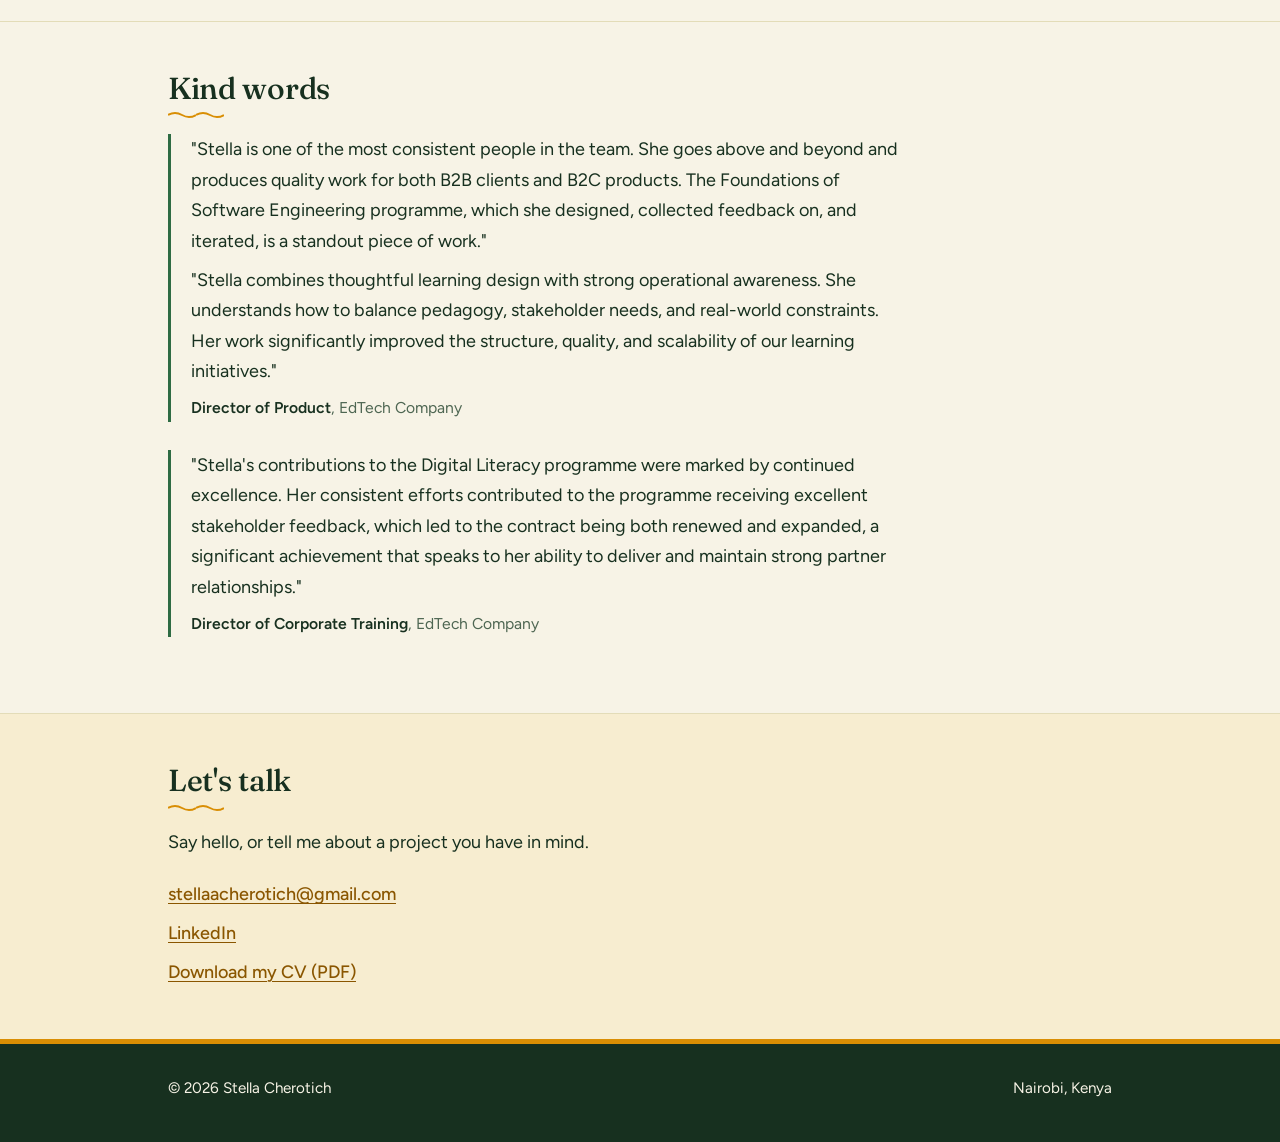
==== commit 22bf36d9: "Link Global Shapers Nairobi Hub in Community" ====
--- a/index.html
+++ b/index.html
@@ -105,7 +105,7 @@
 <section class="block" id="community" aria-labelledby="comm-h"><div class="wrap">
   <h2 id="comm-h">Community</h2>
   <div class="list">
-    <div class="row"><span class="row-date">Ongoing</span><div><h3 class="row-title">Vice Curator, Global Shapers Nairobi Hub</h3><p class="row-sub">I was project lead for Dining in the Dark, an event that raised over KES 350,000 for disability inclusion awareness, leading a team of 15.</p></div></div>
+    <div class="row"><span class="row-date">Ongoing</span><div><h3 class="row-title">Vice Curator, <a href="https://www.globalshapersnairobi.com/">Global Shapers Nairobi Hub</a></h3><p class="row-sub">I was project lead for Dining in the Dark, an event that raised over KES 350,000 for disability inclusion awareness, leading a team of 15.</p></div></div>
     <div class="row"><span class="row-date">In progress</span><div><h3 class="row-title">VolunTia</h3><p class="row-sub">A Nairobi-based platform that connects skilled volunteers with vetted NGOs for short, scoped projects.</p></div></div>
   </div>
 </div></section>
--- a/style.css
+++ b/style.css
@@ -42,7 +42,8 @@
 @media(min-width:800px){.portrait-wrap{max-width:none}}
 .portrait{margin:0;background:var(--sage);border:2px solid var(--ink);border-radius:1.25rem;overflow:hidden;box-shadow:6px 6px 0 var(--olive)}
 .portrait img{display:block;width:100%;height:auto}
-.sticker{position:absolute;top:-1.9rem;right:-1.2rem;width:4.75rem;height:4.75rem;transform:rotate(10deg)}
+.sticker{position:absolute;top:-1.9rem;right:-1.2rem;width:4.75rem;height:4.75rem;transform:rotate(10deg);animation:sticker-spin 40s linear infinite}
+@keyframes sticker-spin{from{transform:rotate(10deg)}to{transform:rotate(370deg)}}
 .hl{background:linear-gradient(transparent 60%,var(--sage) 60% 92%,transparent 92%);padding:0 .12em;-webkit-box-decoration-break:clone;box-decoration-break:clone}
 .results{list-style:none;margin:2.75rem 0 0;padding:0;display:flex;flex-wrap:wrap;gap:1rem 1.25rem}
 .results li{display:flex;flex-direction:column;padding:.8rem 1.25rem;background:var(--sage);border:2px solid var(--ink);border-radius:1rem;transform:rotate(-.5deg)}
@@ -87,7 +88,7 @@
 .contact-list li{padding:.25rem 0}
 footer.site{padding:2rem 0 2.5rem;background:var(--ink);border-top:5px solid var(--clay);color:var(--paper);font-size:.95rem}
 footer.site .wrap{display:flex;justify-content:space-between;flex-wrap:wrap;gap:.5rem}
-@media (prefers-reduced-motion: reduce){html{scroll-behavior:auto}*{transition:none!important}}
+@media (prefers-reduced-motion: reduce){html{scroll-behavior:auto}*{transition:none!important;animation:none!important}}
 .site-nav .wrap{max-width:62rem}
 .goals{margin:0 0 0;padding-left:1.25rem}.goals li{padding:.15rem 0 .15rem .3rem}.goals li::marker{color:var(--clay)}
 .contact{background:rgba(246,223,156,.3)}
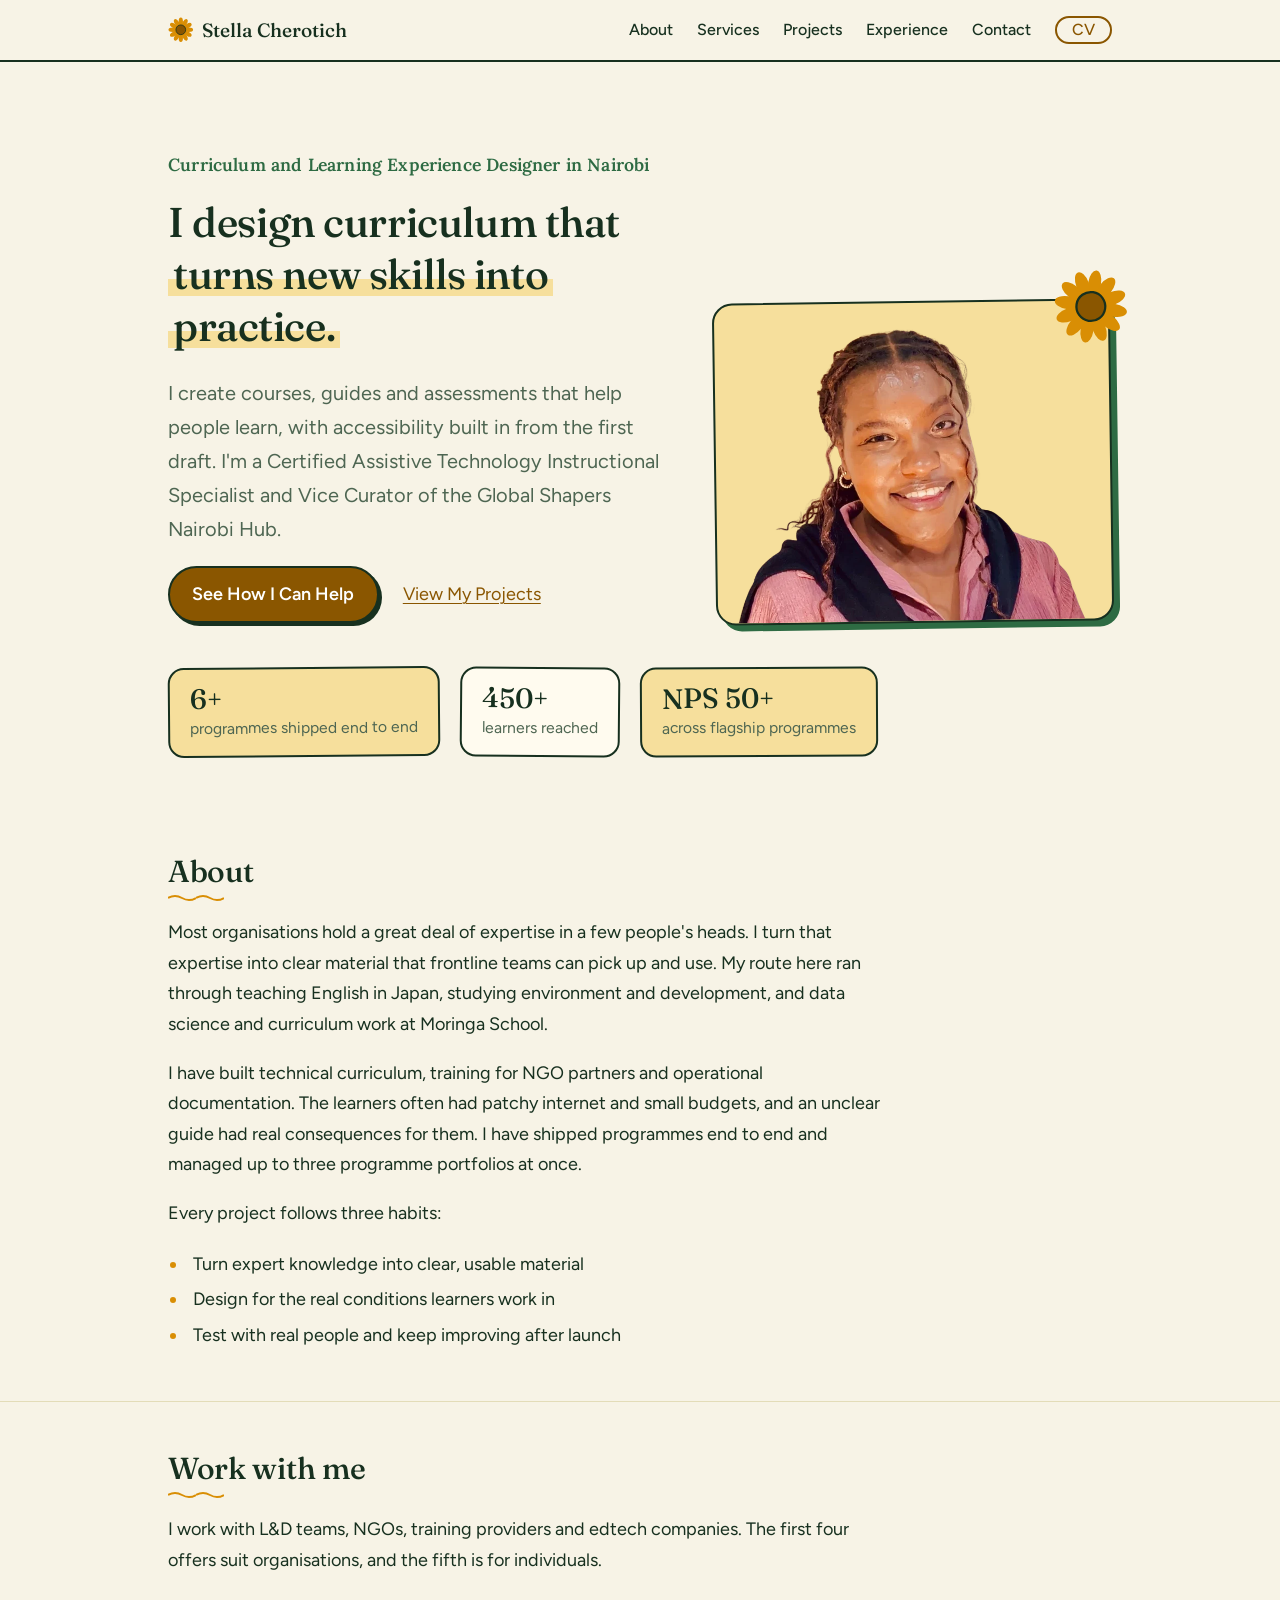
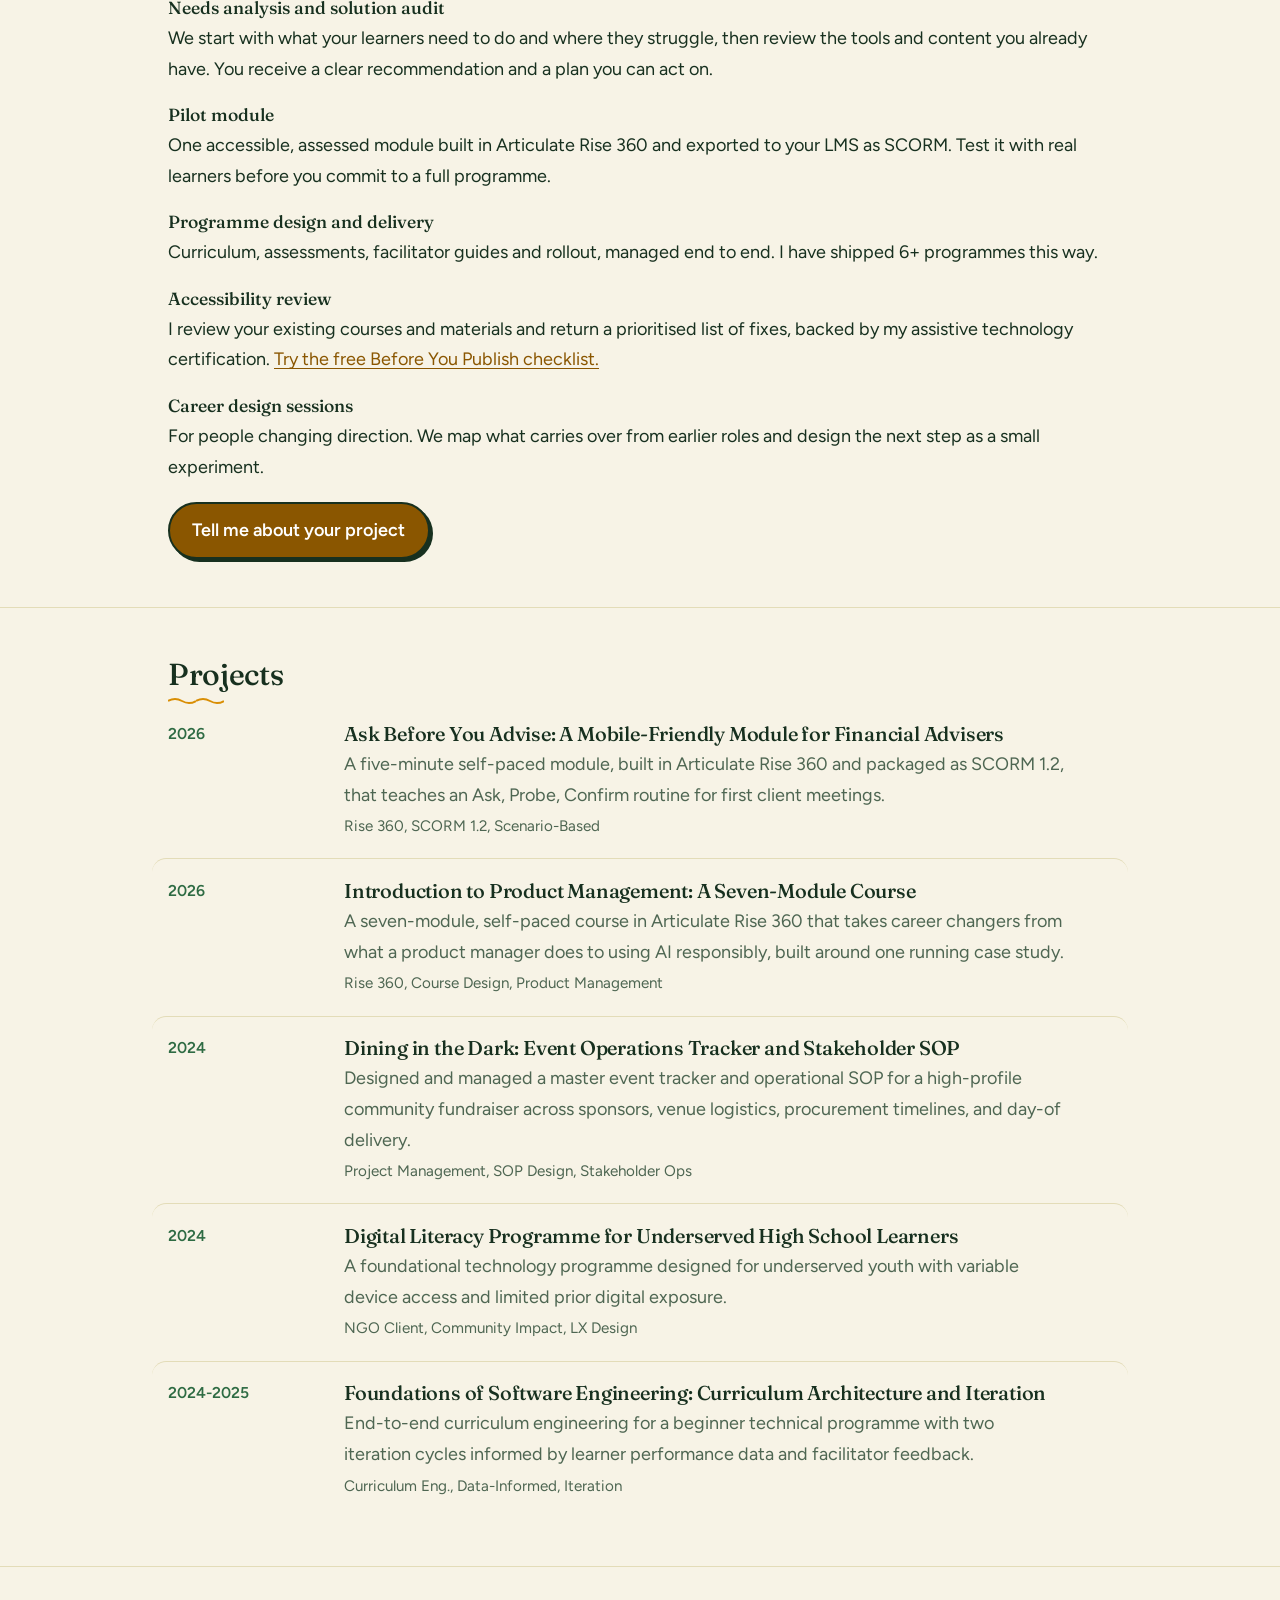
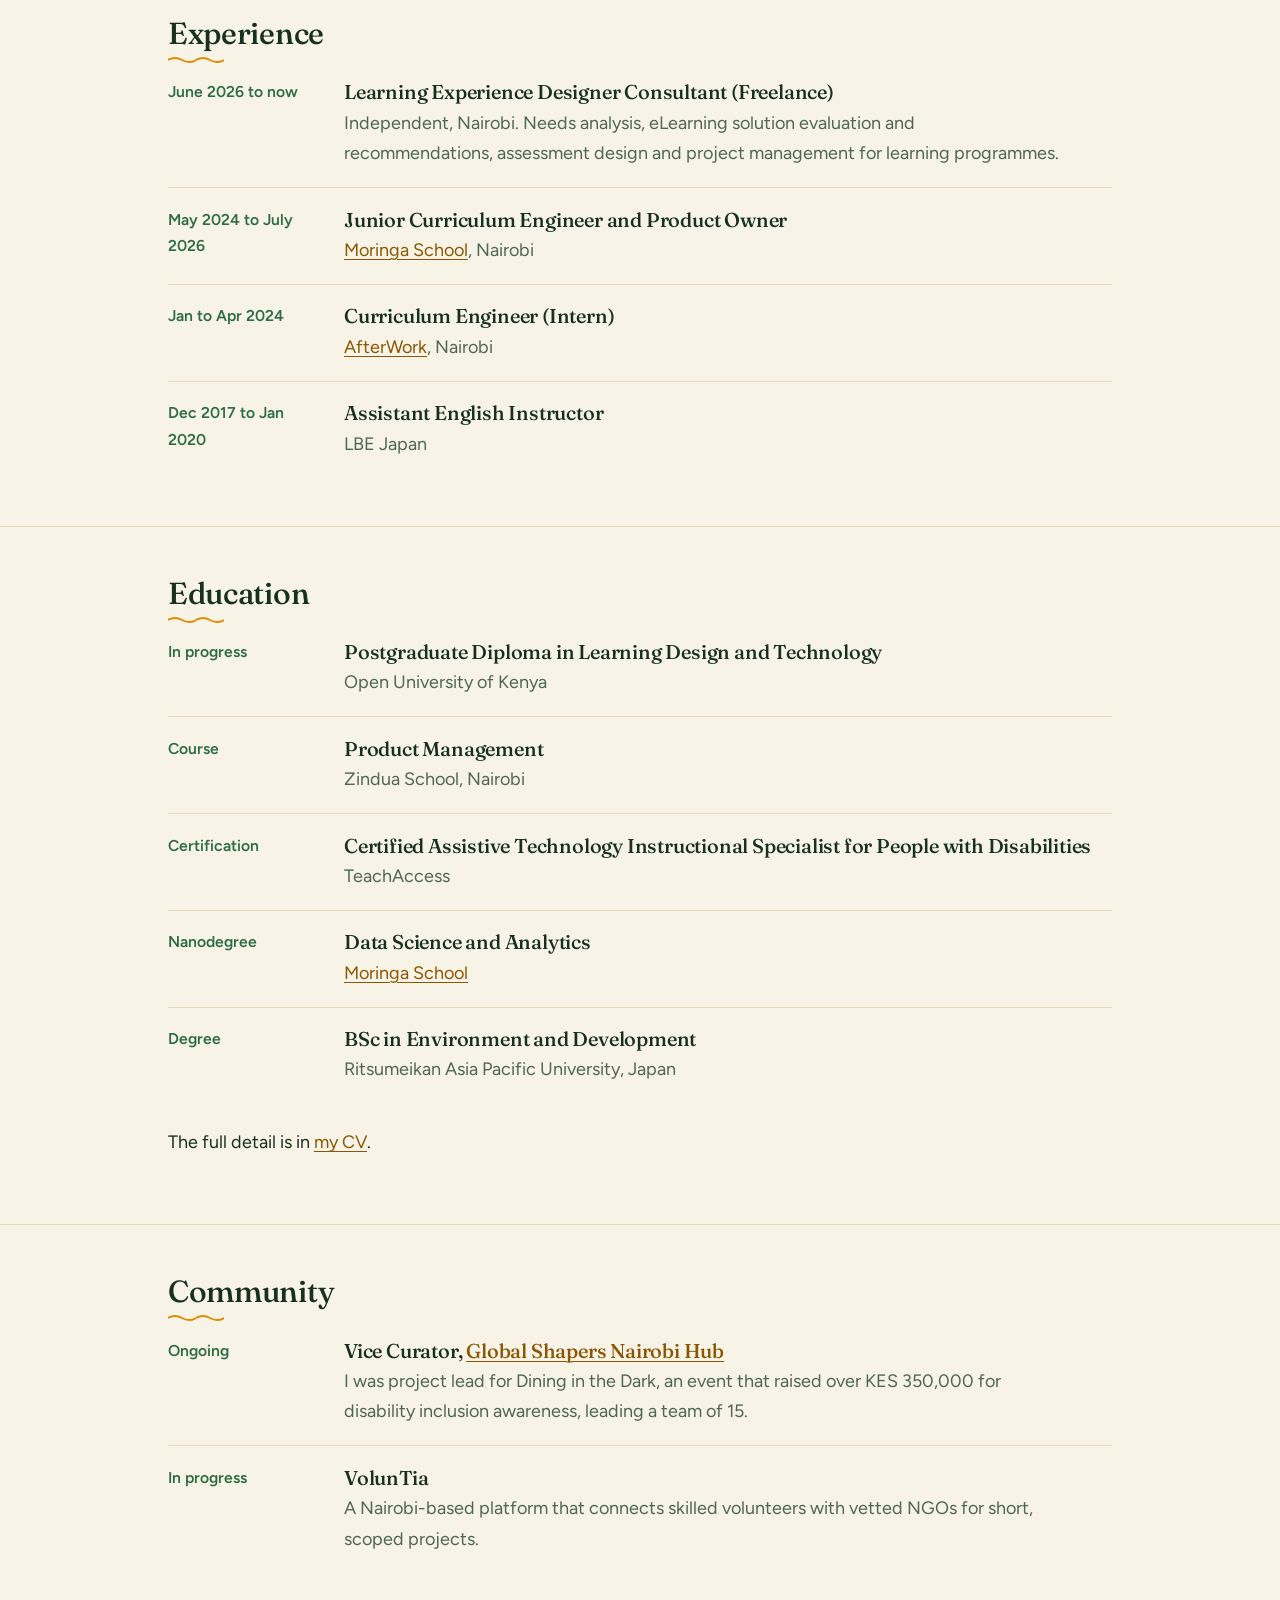
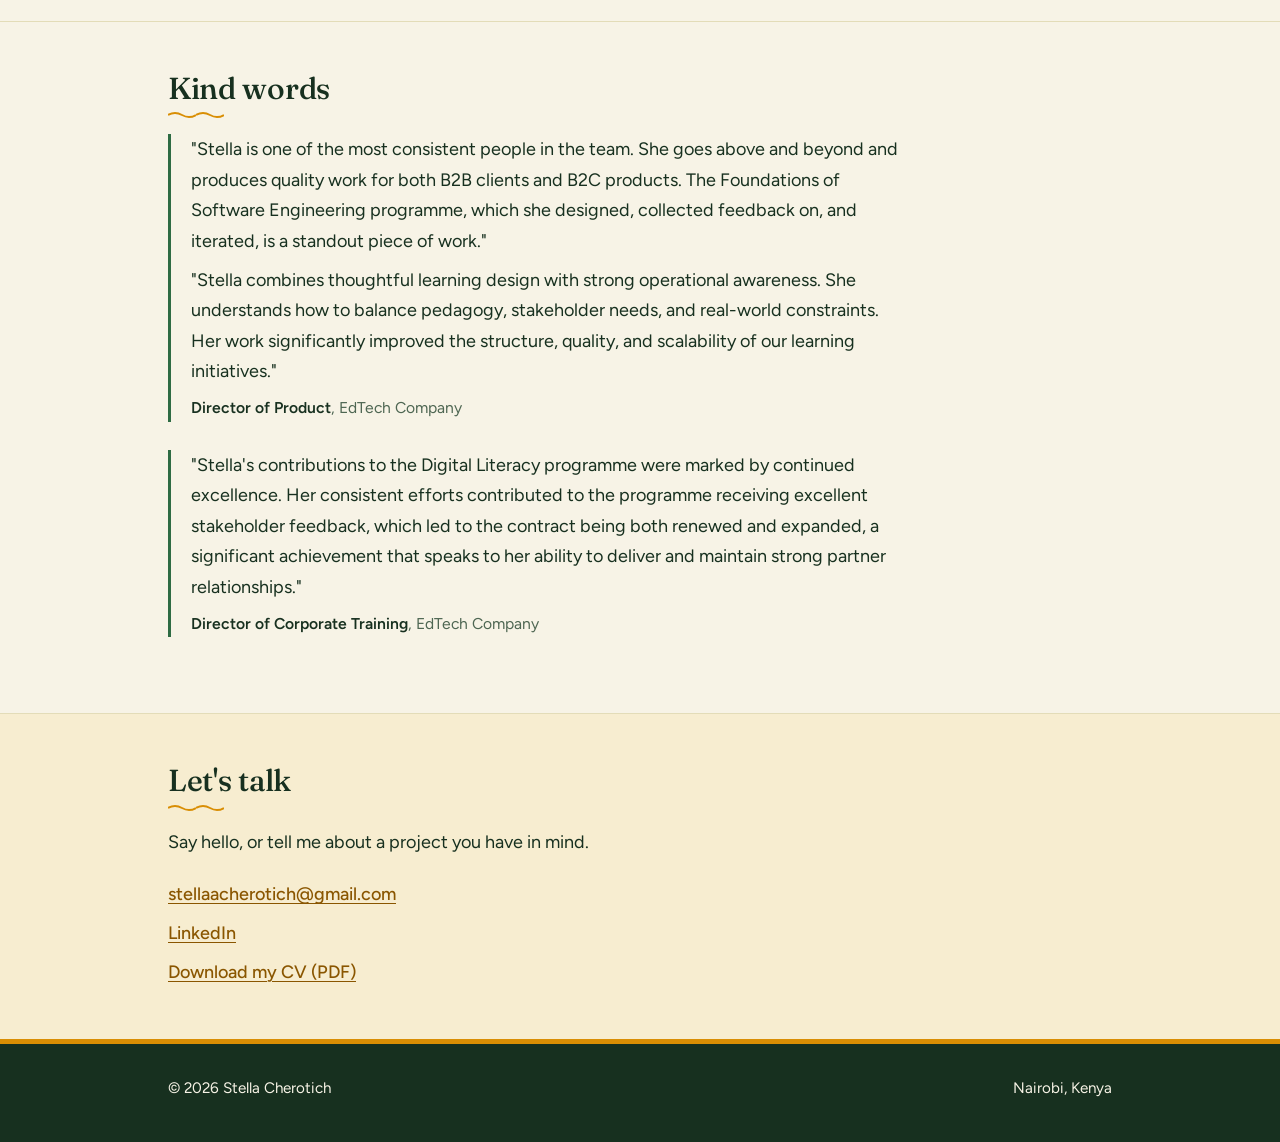
==== commit 51bb89ef: "Add checklist page and link it from Services" ====
--- a/index.html
+++ b/index.html
@@ -5,6 +5,20 @@
 <meta name="viewport" content="width=device-width, initial-scale=1.0">
 <title>Stella Cherotich | Nairobi, Kenya</title>
 <meta name="description" content="Stella Cherotich is a curriculum and learning experience designer in Nairobi, Kenya. She creates accessible courses, guides and assessments for teams, NGOs and training programmes.">
+<link rel="canonical" href="https://stellacherotich.com/">
+<meta property="og:type" content="website">
+<meta property="og:site_name" content="Stella Cherotich">
+<meta property="og:title" content="Stella Cherotich | Curriculum and Learning Experience Designer in Nairobi">
+<meta property="og:description" content="Stella Cherotich is a curriculum and learning experience designer in Nairobi, Kenya. She creates accessible courses, guides and assessments for teams, NGOs and training programmes.">
+<meta property="og:url" content="https://stellacherotich.com/">
+<meta property="og:image" content="https://stellacherotich.com/images/og-home.jpg">
+<meta property="og:image:width" content="1200">
+<meta property="og:image:height" content="630">
+<meta property="og:image:alt" content="Stella Cherotich smiling beside the line: I design curriculum that turns new skills into practice.">
+<meta name="twitter:card" content="summary_large_image">
+<meta name="twitter:title" content="Stella Cherotich | Curriculum and Learning Experience Designer in Nairobi">
+<meta name="twitter:description" content="Stella Cherotich is a curriculum and learning experience designer in Nairobi, Kenya. She creates accessible courses, guides and assessments for teams, NGOs and training programmes.">
+<meta name="twitter:image" content="https://stellacherotich.com/images/og-home.jpg">
 <link rel="icon" href="data:image/svg+xml,<svg xmlns='http://www.w3.org/2000/svg' viewBox='0 0 32 32'><text y='26' font-size='28'>&#x1F33B;</text></svg>">
 <link rel="preconnect" href="https://fonts.googleapis.com">
 <link rel="preconnect" href="https://fonts.gstatic.com" crossorigin>
@@ -69,10 +83,10 @@
     <li><strong>Needs analysis and solution audit</strong>We start with what your learners need to do and where they struggle, then review the tools and content you already have. You receive a clear recommendation and a plan you can act on.</li>
     <li><strong>Pilot module</strong>One accessible, assessed module built in Articulate Rise 360 and exported to your LMS as SCORM. Test it with real learners before you commit to a full programme.</li>
     <li><strong>Programme design and delivery</strong>Curriculum, assessments, facilitator guides and rollout, managed end to end. I have shipped 6+ programmes this way.</li>
-    <li><strong>Accessibility review</strong>I review your existing courses and materials and return a prioritised list of fixes, backed by my assistive technology certification.</li>
+    <li><strong>Accessibility review</strong>I review your existing courses and materials and return a prioritised list of fixes, backed by my assistive technology certification. <a href="/checklist/">Try the free Before You Publish checklist.</a></li>
     <li><strong>Career design sessions</strong>For people changing direction. We map what carries over from earlier roles and design the next step as a small experiment.</li>
   </ul>
-  <div class="actions"><a class="btn" href="mailto:stellaacherotich@gmail.com?subject=Learning%20design%20project">Tell me about your project</a></div>
+  <div class="actions"><a class="btn" href="mailto:stellaacherotich@gmail.com?subject=Learning%20design%20project" target="_blank" rel="noopener">Tell me about your project</a></div>
 </div></section>
 
 <section class="block" id="projects" aria-labelledby="projects-h"><div class="wrap">
@@ -105,7 +119,7 @@
 <section class="block" id="community" aria-labelledby="comm-h"><div class="wrap">
   <h2 id="comm-h">Community</h2>
   <div class="list">
-    <div class="row"><span class="row-date">Ongoing</span><div><h3 class="row-title">Vice Curator, <a href="https://www.globalshapersnairobi.com/">Global Shapers Nairobi Hub</a></h3><p class="row-sub">I was project lead for Dining in the Dark, an event that raised over KES 350,000 for disability inclusion awareness, leading a team of 15.</p></div></div>
+    <div class="row"><span class="row-date">Ongoing</span><div><h3 class="row-title">Vice Curator, <a href="https://www.globalshapersnairobi.com/" target="_blank" rel="noopener">Global Shapers Nairobi Hub</a></h3><p class="row-sub">I was project lead for Dining in the Dark, an event that raised over KES 350,000 for disability inclusion awareness, leading a team of 15.</p></div></div>
     <div class="row"><span class="row-date">In progress</span><div><h3 class="row-title">VolunTia</h3><p class="row-sub">A Nairobi-based platform that connects skilled volunteers with vetted NGOs for short, scoped projects.</p></div></div>
   </div>
 </div></section>
@@ -120,7 +134,7 @@
   <h2 id="contact-h">Let's talk</h2>
   <p>Say hello, or tell me about a project you have in mind.</p>
   <ul class="contact-list">
-    <li><a href="mailto:stellaacherotich@gmail.com">stellaacherotich@gmail.com</a></li>
+    <li><a href="mailto:stellaacherotich@gmail.com" target="_blank" rel="noopener">stellaacherotich@gmail.com</a></li>
     <li><a href="https://www.linkedin.com/in/stella-cherotich/" target="_blank" rel="noopener">LinkedIn</a></li>
     <li><a href="/Stella-Cherotich-Kitur-CV.pdf" target="_blank" rel="noopener">Download my CV (PDF)</a></li>
   </ul>
--- a/style.css
+++ b/style.css
@@ -92,3 +92,16 @@
 .site-nav .wrap{max-width:62rem}
 .goals{margin:0 0 0;padding-left:1.25rem}.goals li{padding:.15rem 0 .15rem .3rem}.goals li::marker{color:var(--clay)}
 .contact{background:rgba(246,223,156,.3)}
+
+.check-grid{display:grid;gap:1.25rem;margin:2.5rem 0 2.5rem}
+@media(min-width:760px){.check-grid{grid-template-columns:1fr 1fr;gap:1.5rem}}
+.check-group{background:#FFFBEF;border:2px solid var(--ink);border-radius:1.25rem;padding:1.25rem 1.4rem .6rem;box-shadow:5px 5px 0 var(--olive)}
+.check-group h3{margin:0 0 .5rem}
+.checks{list-style:none;margin:0;padding:0;counter-reset:none}
+.checks li{display:grid;grid-template-columns:1.6rem 1fr;gap:.6rem;padding:.7rem 0;border-top:1px solid var(--line);font-size:1.02rem;line-height:1.5}
+.checks li:first-child{border-top:0}
+.checks li::before{content:"";width:1.15rem;height:1.15rem;border:2px solid var(--ink);border-radius:.3rem;background:#fff;margin-top:.2rem}
+.score-list{list-style:none;margin:0 0 2.5rem;padding:0;display:grid;gap:.5rem}
+.score-list li{padding:.2rem 0}
+.score-list strong{font-family:var(--serif);font-weight:500;color:var(--clay-dark)}
+.checklist-page h2{margin-top:2.5rem}
